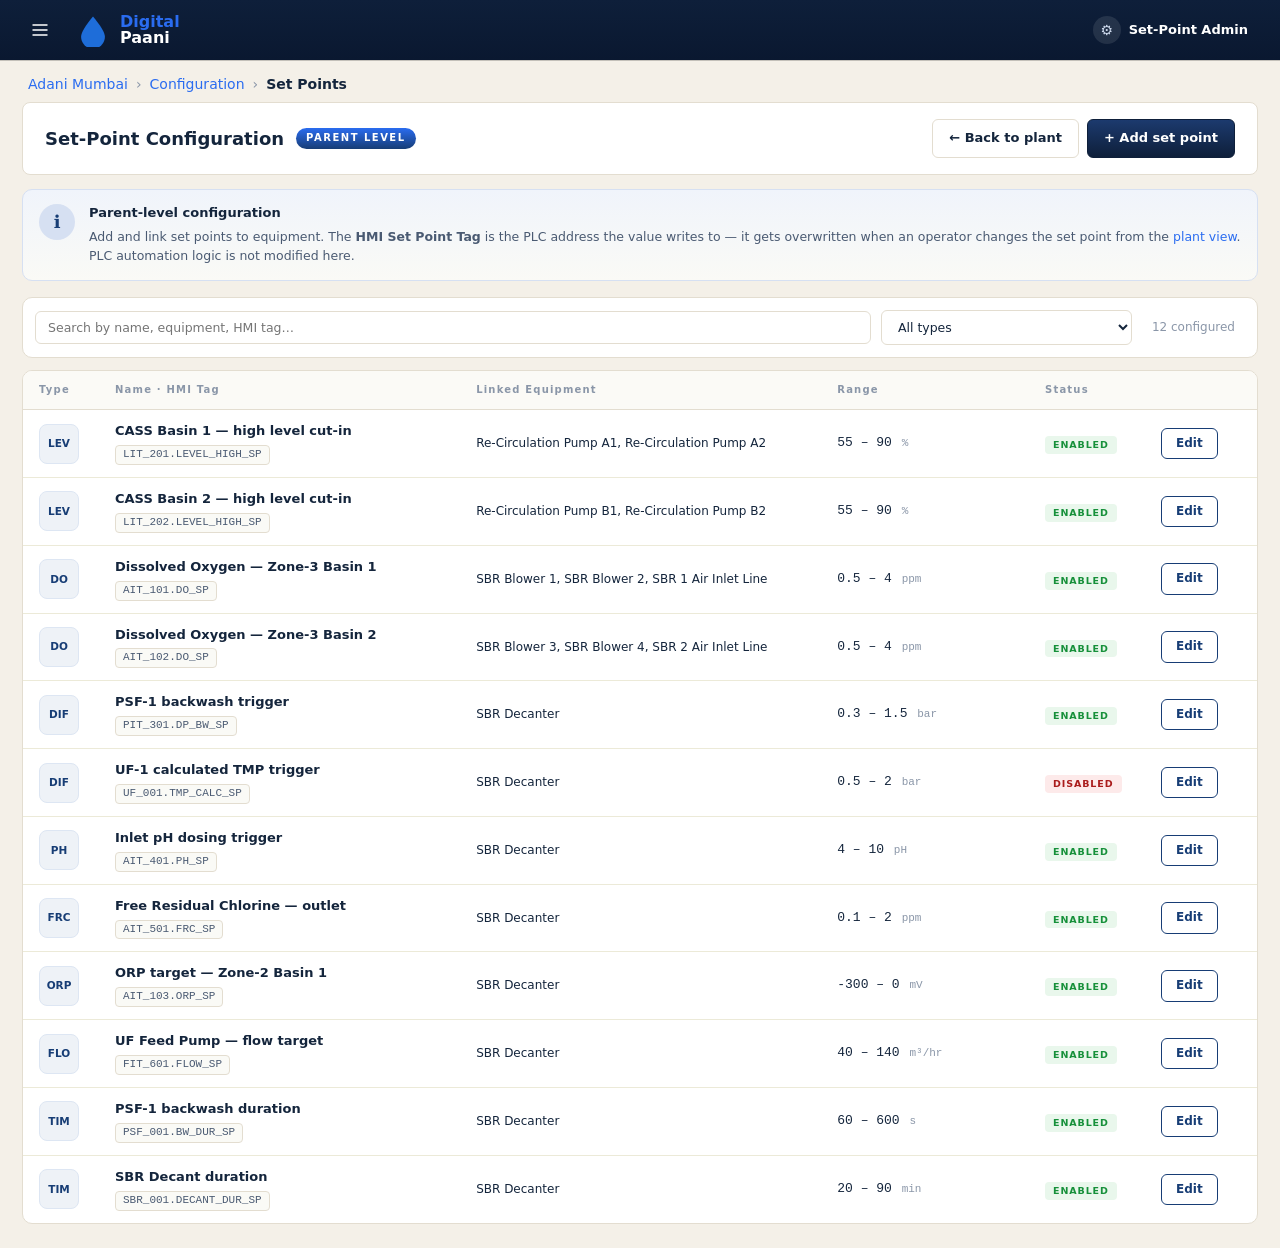
==== configuration/index.html @ afe80f6c "Set Points overhaul: HMI tag, multi-link via modal, pencil-edit on value Data: - Every set point now" ====
<!doctype html>
<html lang="en">
<head>
<meta charset="utf-8" />
<meta name="viewport" content="width=device-width,initial-scale=1" />
<title>Set-Point Configuration · Adani Mumbai</title>
<link rel="stylesheet" href="../style.css" />
<link rel="stylesheet" href="configuration.css" />
</head>
<body>

<header class="dp-topnav">
  <div class="dp-topnav-left">
    <button class="dp-burger" aria-label="Menu">
      <svg width="20" height="20" viewBox="0 0 24 24" fill="none" stroke="currentColor" stroke-width="2"><path d="M3 6h18M3 12h18M3 18h18"/></svg>
    </button>
    <div class="dp-logo">
      <svg class="dp-logo-mark" width="34" height="34" viewBox="0 0 40 40">
        <path d="M20 4 C12 14, 6 22, 6 28 a14 14 0 0 0 28 0 c0 -6 -6 -14 -14 -24z" fill="#1e6dd9"/>
      </svg>
      <div class="dp-logo-text"><div class="t1">Digital</div><div class="t2">Paani</div></div>
    </div>
  </div>
  <div class="dp-topnav-right">
    <div class="dp-user"><span class="dp-user-icon">⚙</span><span class="dp-user-name">Set-Point Admin</span></div>
  </div>
</header>

<nav class="dp-breadcrumb">
  <a href="../">Adani Mumbai</a>
  <span class="sep">›</span>
  <a href="#">Configuration</a>
  <span class="sep">›</span>
  <a href="#" class="current">Set Points</a>
</nav>

<div class="dp-page-strip">
  <div class="dp-page-title">
    <h1>Set-Point Configuration</h1>
    <span class="cfg-pill">PARENT LEVEL</span>
  </div>
  <div class="dp-page-actions">
    <a class="dp-btn ghost" href="../">← Back to plant</a>
    <button class="dp-btn primary" id="addSpBtn">+ Add set point</button>
  </div>
</div>

<main class="cfg-main">
  <div class="cfg-info">
    <div class="cfg-info-icon">ℹ</div>
    <div>
      <div class="cfg-info-title">Parent-level configuration</div>
      <div class="cfg-info-body">
        Add and link set points to equipment. The <b>HMI Set Point Tag</b> is the PLC address the value writes to —
        it gets overwritten when an operator changes the set point from the <a href="../">plant view</a>.
        PLC automation logic is not modified here.
      </div>
    </div>
  </div>

  <div class="cfg-toolbar-full">
    <input type="search" id="cfgSearch" placeholder="Search by name, equipment, HMI tag…" />
    <select id="cfgFilter">
      <option value="">All types</option>
      <option>Level</option><option>DO</option><option>Differential Pressure</option><option>Differential Pressure (calculated)</option>
      <option>pH</option><option>FRC</option><option>ORP</option><option>Flow</option><option>Time</option>
    </select>
    <span class="cfg-count" id="cfgCount">0 configured</span>
  </div>

  <div class="cfg-table" id="cfgTable"></div>
</main>

<!-- ADD / EDIT SET POINT MODAL -->
<div id="spModal" class="modal hidden">
  <div class="modal-card lg">
    <div class="sp-modal-head">
      <h2 id="spModalTitle">Configure set point</h2>
      <button class="dp-side-close" id="spModalClose">✕</button>
    </div>
    <div class="sp-modal-body">
      <div class="cfg-field">
        <label>Type</label>
        <select id="mType">
          <option>Level</option><option>DO</option>
          <option>Differential Pressure</option><option>Differential Pressure (calculated)</option>
          <option>pH</option><option>FRC</option><option>ORP</option>
          <option>Flow</option><option>Time</option>
        </select>
        <small>The behaviour (what equipment does in response) is defined by PLC logic and depends on this type.</small>
      </div>

      <div class="cfg-field">
        <label>Set point name</label>
        <input type="text" id="mName" placeholder="e.g. CASS Basin 1 — high level cut-in" />
      </div>

      <div class="cfg-field">
        <label>HMI Set Point Tag</label>
        <input type="text" id="mHmiTag" placeholder="e.g. LIT_201.LEVEL_HIGH_SP" />
        <small>The PLC address that gets overwritten when operators change the value. Must match the HMI tag exactly.</small>
      </div>

      <div class="cfg-field-row">
        <div class="cfg-field">
          <label>Minimum threshold</label>
          <div class="cfg-input"><input type="number" step="any" id="mMin"><span class="unit" id="mUnitMin">—</span></div>
        </div>
        <div class="cfg-field">
          <label>Maximum threshold</label>
          <div class="cfg-input"><input type="number" step="any" id="mMax"><span class="unit" id="mUnitMax">—</span></div>
        </div>
      </div>

      <div class="cfg-field">
        <label>Linked equipment <span class="cfg-help" id="mEqCount">0 selected</span></label>
        <div class="cfg-multi" id="mEquipment"></div>
        <small>Equipment driven by this set point. Pick one or more.</small>
      </div>

      <div class="cfg-field">
        <label class="cfg-toggle-row">
          <span>Enable this set point</span>
          <label class="switch big"><input type="checkbox" id="mActive" checked><span class="slider"></span></label>
        </label>
        <small>When disabled, the PLC ignores operator overrides for this tag.</small>
      </div>
    </div>
    <div class="sp-modal-foot">
      <button class="dp-btn ghost" id="spModalCancel">Cancel</button>
      <button class="dp-btn primary" id="spModalSave">Save set point</button>
    </div>
  </div>
</div>

<div id="toast" class="toast hidden"></div>

<script src="../assets/setpoints.js"></script>
<script src="configuration.js"></script>
</body>
</html>
---- style.css ----
/* ============================================================
   Digital Paani · Remote Control
   ============================================================ */
:root {
  --bg: #f4f0e8;            /* cream body */
  --surface: #ffffff;
  --surface-2: #fbfaf6;
  --line: #e3ddd0;
  --line-2: #ecead8;
  --text: #14253c;
  --text-2: #4a5a72;
  --muted: #8a96a8;
  --primary: #173d75;       /* navy used for buttons/headings */
  --primary-2: #2a6cf0;     /* link blue */
  --accent: #2a6cf0;
  --ok: #1aa44a;
  --warn: #d68a14;
  --warn-bg: #fff5e0;
  --warn-border: #f3d08a;
  --bad: #d33636;
  --remote: #6b4ce0;
  --topnav: #0e1f3a;        /* dark navy top bar */
  --topnav-2: #0a1830;
}
* { box-sizing: border-box; }
html, body { margin:0; background: var(--bg); color: var(--text);
  font: 14px/1.45 "Inter", system-ui, -apple-system, "Segoe UI", sans-serif; }
button { font: inherit; color: inherit; cursor: pointer; }
.hidden { display: none !important; }
.muted { color: var(--muted); }
a { color: var(--primary-2); text-decoration: none; }
a:hover { text-decoration: underline; }

/* ============================================================
   TOP NAV
   ============================================================ */
.dp-topnav {
  display: flex; align-items: center; justify-content: space-between;
  background: linear-gradient(180deg, var(--topnav), var(--topnav-2));
  color: #fff; padding: 10px 20px; height: 60px;
  position: sticky; top: 0; z-index: 30;
  box-shadow: 0 1px 0 rgba(0,0,0,.2);
}
.dp-topnav-left { display: flex; align-items: center; gap: 16px; }
.dp-burger {
  width: 40px; height: 40px; border: 0; border-radius: 6px;
  background: transparent; color: #fff;
  display: grid; place-items: center;
  transition: background .15s;
}
.dp-burger:hover { background: rgba(255,255,255,.08); }
.dp-logo { display: flex; align-items: center; gap: 10px; }
.dp-logo-mark { display: block; }
.dp-logo-text { line-height: 1; font-weight: 700; }
.dp-logo-text .t1 { color: #2a6cf0; font-size: 16px; }
.dp-logo-text .t2 { color: #ffffff; font-size: 16px; }

.dp-topnav-right { display: flex; align-items: center; gap: 6px; }
.dp-icon-btn {
  width: 38px; height: 38px; border: 0; border-radius: 8px;
  background: transparent; color: #cdd9ec;
  display: grid; place-items: center; position: relative;
  transition: background .15s, color .15s;
}
.dp-icon-btn:hover { background: rgba(255,255,255,.08); color: #fff; }
.dp-badge {
  position: absolute; top: 2px; right: 0;
  background: #2a6cf0; color: #fff; font-size: 10px;
  font-weight: 700; padding: 1px 6px; border-radius: 999px;
  border: 2px solid var(--topnav);
  min-width: 20px; text-align: center;
}
.dp-badge.red { background: #d63030; }
.dp-user {
  display: flex; align-items: center; gap: 8px; padding: 6px 12px 6px 8px;
  border-radius: 8px; transition: background .15s;
}
.dp-user:hover { background: rgba(255,255,255,.08); }
.dp-user-icon {
  width: 28px; height: 28px; border-radius: 50%;
  background: rgba(255,255,255,.1); color: #cdd9ec;
  display: grid; place-items: center; flex: none;
}
.dp-user-name { color: #fff; font-size: 13px; font-weight: 600; }

/* ============================================================
   BREADCRUMB
   ============================================================ */
.dp-breadcrumb {
  padding: 14px 28px 8px; display: flex; align-items: center;
  gap: 8px; font-size: 14px;
}
.dp-breadcrumb a { color: var(--primary-2); font-weight: 500; }
.dp-breadcrumb .sep { color: var(--muted); }

/* ============================================================
   PAGE STRIP (title + controls)
   ============================================================ */
.dp-page-strip {
  margin: 0 22px 14px; padding: 16px 22px;
  background: var(--surface); border: 1px solid var(--line);
  border-radius: 8px;
  display: flex; align-items: center; justify-content: space-between;
}
.dp-page-title { display: flex; align-items: center; gap: 12px; }
.dp-page-title h1 { font-size: 18px; font-weight: 700; margin: 0; color: var(--text); }
.live-pill {
  display: inline-flex; align-items: center; gap: 6px;
  padding: 3px 10px; border-radius: 999px;
  background: #e9f7ec; color: #16903a; font-size: 11px; font-weight: 700;
}
.live-pill .dot { width: 7px; height: 7px; border-radius: 50%; background: #1aa44a;
  box-shadow: 0 0 0 0 rgba(26,164,74,.6); animation: dotpulse 1.6s infinite; }
@keyframes dotpulse {
  0%   { box-shadow: 0 0 0 0 rgba(26,164,74,.6); }
  70%  { box-shadow: 0 0 0 6px rgba(26,164,74,0); }
  100% { box-shadow: 0 0 0 0 rgba(26,164,74,0); }
}

.dp-page-actions { display: flex; align-items: center; gap: 8px; }
.dp-datetime {
  display: flex; align-items: center; gap: 8px;
  padding: 7px 12px; border: 1px solid var(--line); border-radius: 6px;
  background: #fff; font-size: 13px; color: var(--text-2);
}
.dp-datetime .sep { color: var(--line); }
.dp-play {
  width: 36px; height: 36px; border: 0; border-radius: 6px;
  background: linear-gradient(180deg, #1c3a6e, #0e1f3a); color: #fff;
  font-size: 12px;
}
.dp-play:hover { background: linear-gradient(180deg, #2a4a7e, #16294a); }
.dp-group-btn {
  display: flex; align-items: center; gap: 8px;
  padding: 8px 16px; border: 0; border-radius: 6px;
  background: linear-gradient(180deg, #1c3a6e, #0e1f3a); color: #fff;
  font-size: 13px; font-weight: 600;
}
.dp-group-btn:hover { background: linear-gradient(180deg, #2a4a7e, #16294a); }

.dp-page-select { position: relative; }
.dp-page-select select {
  appearance: none; padding: 8px 32px 8px 12px;
  border: 1px solid var(--line); border-radius: 6px;
  background: #fff; color: var(--text-2); font-size: 13px;
  min-width: 160px; cursor: pointer;
}
.dp-page-select svg { position: absolute; right: 10px; top: 50%; transform: translateY(-50%); pointer-events: none; color: var(--muted); }

/* ============================================================
   MAIN VIEWS
   ============================================================ */
.dp-main { padding: 0 22px 22px; transition: padding .25s ease; }
.dp-main.side-open { padding-right: 432px; }
.dp-main.drawer-open { padding-right: 460px; }

.view { animation: viewIn .2s ease-out; }
@keyframes viewIn { from { opacity: 0; transform: translateY(4px); } to { opacity: 1; transform: none; } }

.scada-wrap {
  position: relative; background: var(--surface);
  border: 1px solid var(--line); border-radius: 10px;
  overflow: hidden;
}
.layout-host { position: relative; width: 100%; height: 660px; overflow: hidden;
  background-image:
    linear-gradient(rgba(20,37,60,.04) 1px, transparent 1px),
    linear-gradient(90deg, rgba(20,37,60,.04) 1px, transparent 1px);
  background-size: 24px 24px;
}
.layout-svg { display: block; width: 100%; height: 100%; cursor: grab; }
.layout-svg.panning, .layout-host.panning { cursor: grabbing; }
.layout-svg text { font-family: "Inter", system-ui, sans-serif; }
.layout-svg .lay-pipe { pointer-events: none; }

/* Zoom controls */
.zoom-controls {
  position: absolute; bottom: 18px; right: 18px;
  display: flex; align-items: center; gap: 6px;
  background: rgba(255,255,255,.92); border: 1px solid var(--line);
  border-radius: 8px; padding: 6px; z-index: 8;
  box-shadow: 0 2px 8px rgba(0,0,0,.06);
}
.zbtn { width: 30px; height: 30px; border: 1px solid var(--line);
  background: #fff; color: var(--text); border-radius: 6px;
  display: grid; place-items: center; font-size: 16px; transition: .12s; }
.zbtn:hover { border-color: var(--primary-2); color: var(--primary-2); }
.zbtn.wide { width: auto; padding: 0 12px; font-size: 11px; font-weight: 700; letter-spacing: .5px; }
.zoom-level { font-size: 11px; color: var(--muted); font-family: monospace; padding: 0 8px; }

/* ============================================================
   DIM MODE (focus on selected section)
   ============================================================ */
.layout-svg.dim-mode .layer-pipes .lay-pipe.out-section,
.layout-svg.dim-mode g[data-cell-id].out-section {
  opacity: .50; filter: saturate(.7); transition: opacity .35s, filter .35s;
}

/* HIGHLIGHTS — preview-hover (cyan), acted (green), staged (amber) */
.layout-svg g[data-cell-id].preview-hover {
  filter: drop-shadow(0 0 14px rgba(42,108,240,.95)) drop-shadow(0 0 28px rgba(42,108,240,.55));
  opacity: 1 !important; animation: previewPulse .9s ease-in-out infinite;
}
.layout-svg.dim-mode g[data-cell-id].preview-hover { opacity: 1 !important; }
@keyframes previewPulse {
  0%, 100% { filter: drop-shadow(0 0 10px rgba(42,108,240,.7)) drop-shadow(0 0 22px rgba(42,108,240,.4)); }
  50%      { filter: drop-shadow(0 0 18px rgba(42,108,240,1))  drop-shadow(0 0 36px rgba(42,108,240,.7)); }
}
.layout-svg g[data-cell-id].acted-on { filter: drop-shadow(0 0 10px rgba(26,164,74,.65)); animation: actedPulse 1.4s ease-in-out infinite; }
.layout-svg.dim-mode g[data-cell-id].acted-on { opacity: 1 !important; }
@keyframes actedPulse {
  0%, 100% { filter: drop-shadow(0 0 6px rgba(26,164,74,.4)); }
  50%      { filter: drop-shadow(0 0 14px rgba(26,164,74,.85)); }
}
.layout-svg g[data-cell-id].staged { filter: drop-shadow(0 0 8px rgba(214,138,20,.7)); }
.layout-svg.dim-mode g[data-cell-id].staged { opacity: 1 !important; }

/* Tank double-click affordance */
.layout-svg .lay-sbr-tank.clickable-tank { cursor: zoom-in; }
.layout-svg .lay-sbr-tank .peek-layer { opacity: .55; }
.layout-svg .lay-sbr-tank .stacked-edge { opacity: .85; }
.layout-svg .lay-sbr-tank .dbl-badge { animation: dblBlink 1.6s ease-in-out infinite; }
@keyframes dblBlink {
  0%, 100% { opacity: .85; }
  50%      { opacity: 1; filter: drop-shadow(0 0 6px rgba(42,108,240,.8)); }
}
.layout-svg .lay-sbr-tank .inspect-badge { animation: badgePulse 2.4s ease-in-out infinite; }
@keyframes badgePulse {
  0%, 100% { filter: drop-shadow(0 0 0 rgba(42,108,240,0)); }
  50%      { filter: drop-shadow(0 0 8px rgba(42,108,240,.6)); }
}
.layout-svg .corner-ribbon rect { animation: ribbonGlow 2s ease-in-out infinite; }
@keyframes ribbonGlow { 0%,100% { opacity: .7 } 50% { opacity: 1 } }
.layout-svg .tap-icon { animation: tapPulse 1.8s ease-in-out infinite; transform-origin: center; transform-box: fill-box; }
@keyframes tapPulse { 0%,100% { transform: scale(1); opacity: 1; } 50% { transform: scale(1.18); opacity: .8; } }
@keyframes tankBubble {
  0%   { transform: translateY(0) scale(.6); opacity: 0; }
  10%  { opacity: .85; }
  90%  { opacity: .6; }
  100% { transform: translateY(-280px) scale(1.1); opacity: 0; }
}

/* Blower */
.layout-svg .lay-blower .blower-led { transition: fill .2s; }
.layout-svg .lay-blower.on .blower-led { fill: #1aa44a; filter: drop-shadow(0 0 4px rgba(26,164,74,.7)); }
.layout-svg .lay-blower:not(.on) .blower-led { fill: #d33636; }
.layout-svg .lay-blower .airflow { opacity: 0; stroke-dasharray: 5 8; }
.layout-svg .lay-blower.on .airflow { opacity: 1; animation: airflow 1.1s linear infinite; }
@keyframes airflow { to { stroke-dashoffset: -26; } }

/* ============================================================
   GROUP CONTROL SIDE PANEL
   ============================================================ */
.dp-side {
  position: fixed; top: 60px; right: 0; bottom: 0; width: 410px; z-index: 25;
  background: var(--surface); border-left: 1px solid var(--line);
  display: flex; flex-direction: column;
  box-shadow: -8px 0 24px rgba(20,37,60,.06);
  animation: sideIn .25s ease-out;
}
.dp-side.hidden { display: none; }
@keyframes sideIn { from { transform: translateX(20px); opacity: 0; } to { transform: none; opacity: 1; } }

.dp-side-head {
  display: flex; justify-content: space-between; align-items: flex-start;
  padding: 18px 18px 16px; border-bottom: 1px solid var(--line);
}
.dp-side-head-left { display: flex; gap: 12px; }
.dp-side-icon-tile {
  width: 38px; height: 38px; border-radius: 8px;
  background: #f0f4fb; color: var(--primary); border: 1px solid #dde6f3;
  display: grid; place-items: center; flex: none;
}
.dp-side-overline { font-size: 10px; letter-spacing: 1.6px; color: var(--muted); font-weight: 700; }
.dp-side-title { font-size: 16px; font-weight: 700; color: var(--text); margin-top: 2px; }
.dp-side-sub { font-size: 12px; color: var(--text-2); margin-top: 2px; }
.dp-side-sub b { color: var(--text); }
.dp-side-close {
  width: 32px; height: 32px; border: 0; background: transparent;
  border-radius: 6px; color: var(--muted); font-size: 16px;
}
.dp-side-close:hover { background: #f6f1ea; color: var(--text); }

.dp-side-body {
  flex: 1; overflow: auto; padding: 16px 18px 24px;
  display: flex; flex-direction: column; gap: 14px;
}

.dp-card {
  background: var(--surface-2); border: 1px solid var(--line);
  border-radius: 10px; padding: 14px;
}
.dp-card-head {
  display: flex; justify-content: space-between; align-items: flex-start;
  margin-bottom: 12px; gap: 12px;
}
.dp-card-title { font-size: 13px; font-weight: 700; color: var(--text); letter-spacing: .2px; }
.dp-card-sub { font-size: 11.5px; color: var(--muted); margin-top: 2px; }
.dp-card-row {
  display: flex; align-items: center; gap: 8px; padding: 6px 0;
  font-size: 13px;
}
.dp-card-row .k { color: var(--muted); font-size: 11.5px; letter-spacing: .8px; font-weight: 600; }
.dp-card-row .v { color: var(--text); font-weight: 600; }
.dp-pill {
  font-size: 11px; padding: 3px 9px; border-radius: 6px;
  background: #eef2f7; color: var(--text-2); font-weight: 600;
  border: 1px solid #dde6f3;
}

.dp-alert {
  display: flex; gap: 10px; align-items: flex-start;
  padding: 10px 12px; border-radius: 8px;
  font-size: 12.5px;
}
.dp-alert.warn { background: var(--warn-bg); border: 1px solid var(--warn-border); color: #7a5210; }
.dp-alert svg { color: #b87b16; flex: none; margin-top: 1px; }
.dp-alert .t1 { font-weight: 600; color: #7a5210; }
.dp-alert .t2 { font-size: 12px; color: #9a6f24; margin-top: 1px; }

.dp-btn {
  display: inline-flex; align-items: center; justify-content: center; gap: 8px;
  padding: 9px 16px; border-radius: 6px; border: 1px solid var(--line);
  background: #fff; color: var(--text); font-weight: 600; font-size: 13px;
  transition: border-color .15s, background .15s, color .15s;
}
.dp-btn:hover { border-color: var(--primary-2); color: var(--primary-2); }
.dp-btn.full { width: 100%; }
.dp-btn.ghost { background: #fff; }
.dp-btn.primary { background: linear-gradient(180deg, #1c3a6e, #0e1f3a); border-color: #0e1f3a; color: #fff; }
.dp-btn.primary:hover { background: linear-gradient(180deg, #2a4a7e, #16294a); color: #fff; }
.dp-btn.danger { background: #d33636; color: #fff; border-color: #d33636; }
.dp-btn.danger:hover { background: #b82828; }
.dp-btn.sm { padding: 6px 12px; font-size: 12px; }

/* Equipment list rows in side panel + inline expansion */
.dp-equip-list { display: flex; flex-direction: column; gap: 8px; }
.dp-equip-wrap {
  background: #fff; border: 1px solid var(--line); border-radius: 8px;
  transition: border-color .15s, box-shadow .15s, background .15s;
  overflow: hidden;
}
.dp-equip-wrap.on-now { border-left: 3px solid var(--ok); }
.dp-equip-wrap.expanded { border-color: var(--primary-2); box-shadow: 0 2px 12px rgba(42,108,240,.10); }
.dp-equip-row {
  display: grid; grid-template-columns: 40px 1fr 16px; gap: 12px; align-items: center;
  padding: 10px 12px; cursor: pointer;
}
.dp-equip-wrap:hover { border-color: var(--primary-2); }
.dp-equip-row .eq-chev { color: var(--muted); transition: transform .2s; }
.dp-equip-wrap.expanded .eq-chev { transform: rotate(180deg); color: var(--primary-2); }
.dp-equip-expand { padding: 0; max-height: 0; overflow: hidden; transition: max-height .25s ease, padding .25s ease; }
.dp-equip-wrap.expanded .dp-equip-expand { padding: 6px 12px 12px; max-height: 1600px; }

.exp-ctl { background: var(--surface-2); border: 1px solid var(--line); border-radius: 8px; padding: 10px 12px; margin-bottom: 12px; }
.exp-ctl-row { display: flex; justify-content: space-between; align-items: center; gap: 12px; }
.exp-onoff { display: flex; gap: 6px; }
.exp-onoff .seg { padding: 6px 14px; border: 1px solid var(--line); border-radius: 6px; background: #fff; color: var(--text-2); font-size: 11.5px; font-weight: 700; transition: .12s; }
.exp-onoff .seg:hover { border-color: var(--primary-2); color: var(--primary-2); }
.exp-onoff .seg.active.on { background: #e9f7ec; border-color: var(--ok); color: #16903a; }
.exp-onoff .seg.active.off { background: #fdeaea; border-color: var(--bad); color: #aa1c1c; }

.exp-sp-head { font-size: 10px; letter-spacing: 1.4px; color: var(--muted); font-weight: 700; margin: 4px 0 8px; }
.exp-empty { padding: 14px; background: var(--surface-2); border: 1px dashed var(--line); border-radius: 8px; font-size: 12px; color: var(--muted); text-align: center; }
.dp-equip-expand .sp-card { margin-bottom: 8px; }
.dp-equip-expand .sp-card:last-child { margin-bottom: 0; }

/* HMI tag chip (shown in set point cards) */
.sp-hmi-tag {
  display: inline-block; margin-top: 6px;
  font-family: ui-monospace, "SF Mono", monospace; font-size: 10.5px;
  background: #fafaf6; border: 1px solid var(--line);
  padding: 2px 7px; border-radius: 4px; color: var(--text-2);
}

/* Set point value row with pencil */
.sp-value-row {
  display: flex; justify-content: space-between; align-items: center; gap: 12px;
}
.sp-value-label { font-size: 12px; font-weight: 600; color: var(--text-2); }
.sp-value-input {
  display: inline-flex; align-items: center;
  border: 1px solid var(--line); border-radius: 6px;
  background: #fff; overflow: hidden;
}
.sp-value-input input {
  width: 80px; border: 0; padding: 7px 10px;
  font-size: 13px; font-weight: 600; color: var(--text); text-align: right;
  font-family: ui-monospace, monospace; outline: none; background: transparent;
}
.sp-value-input input[readonly] { color: var(--text); cursor: default; background: transparent; }
.sp-value-input .unit { font-size: 11px; color: var(--muted); font-weight: 600; padding: 0 8px 0 4px; }
.sp-value-input .pencil {
  border: 0; border-left: 1px solid var(--line);
  background: #fafaf6; color: var(--primary);
  padding: 7px 10px; cursor: pointer; display: grid; place-items: center;
  transition: background .12s;
}
.sp-value-input .pencil:hover { background: #eef2f7; }
.sp-value-input.editing {
  border-color: var(--primary-2);
  box-shadow: 0 0 0 3px rgba(42,108,240,.12);
}
.sp-value-input.editing input { background: #fff; }
.sp-value-input.editing .pencil { display: none; }

.sp-card-actions { display: flex; justify-content: flex-end; gap: 8px; margin-top: 10px; padding-top: 10px; border-top: 1px solid var(--line); }
.sp-card-actions.hidden { display: none; }

.sp-disabled-note {
  margin-top: 10px; padding: 8px 10px;
  background: var(--warn-bg); border: 1px solid var(--warn-border);
  border-radius: 6px; font-size: 11.5px; color: #7a5210;
}

/* Tile (All Set Points page) range bar simplified */
.sp-range-bar { position: relative; height: 8px; border-radius: 4px; background: linear-gradient(90deg, #fafaf6, #eef2f7); margin-top: 8px; overflow: visible; }
.sp-range-bar .marker { position: absolute; top: -4px; bottom: -4px; width: 3px; background: var(--primary); border-radius: 2px; box-shadow: 0 0 6px rgba(23,61,117,.4); }
.sp-range-ticks { display: flex; justify-content: space-between; font-size: 10px; color: var(--muted); margin-top: 6px; }
.dp-equip-row .eq-icon-tile {
  width: 36px; height: 36px; border-radius: 7px; background: #f4f0e8;
  border: 1px solid var(--line); color: var(--text-2);
  display: grid; place-items: center; font-size: 14px;
}
.dp-equip-row .eq-meta .name { font-size: 13px; font-weight: 600; color: var(--text); }
.dp-equip-row .eq-meta .type-pill {
  display: inline-block; font-size: 9.5px; letter-spacing: 1px;
  background: #f4f0e8; color: var(--text-2); padding: 2px 7px;
  border-radius: 4px; margin-top: 4px; font-weight: 700;
}
.dp-equip-row .eq-meta .status-line { font-size: 11.5px; color: var(--muted); margin-top: 4px; }
.dp-equip-row .eq-meta .status-line b { color: var(--text); }
.dp-equip-row .eq-meta .status-line b.on  { color: var(--ok); }
.dp-equip-row .eq-meta .status-line b.off { color: var(--bad); }

.eq-control-btn {
  display: inline-flex; align-items: center; gap: 6px;
  padding: 7px 14px; border-radius: 6px;
  border: 1px solid var(--line); background: #fff; color: var(--text);
  font-size: 12px; font-weight: 600;
  transition: border-color .15s, color .15s, background .15s;
}
.eq-control-btn:hover { border-color: var(--primary-2); color: var(--primary-2); }
.eq-control-btn svg { color: var(--muted); }

/* ============================================================
   EQUIPMENT DRAWER (Child-level set point edits)
   ============================================================ */
.eq-drawer {
  position: fixed; top: 60px; right: 0; bottom: 0; width: 440px; z-index: 35;
  background: var(--surface); border-left: 1px solid var(--line);
  display: flex; flex-direction: column;
  box-shadow: -8px 0 24px rgba(20,37,60,.1);
  animation: sideIn .25s ease-out;
}
.eq-drawer.hidden { display: none; }
.eq-drawer-head {
  padding: 18px; border-bottom: 1px solid var(--line);
  display: flex; gap: 12px;
}
.eq-drawer-body {
  flex: 1; overflow: auto; padding: 16px 18px 24px;
  display: flex; flex-direction: column; gap: 14px;
}

.eq-status-card {
  background: var(--surface-2); border: 1px solid var(--line);
  border-radius: 10px; padding: 14px;
}
.eq-status-row { display: grid; grid-template-columns: 1fr auto; gap: 12px; align-items: center; }
.eq-mode-pill {
  display: inline-flex; align-items: center; gap: 6px;
  padding: 3px 10px; border-radius: 999px;
  font-size: 11px; font-weight: 700; letter-spacing: .5px;
}
.eq-mode-pill.local { background: #eef2f7; color: #4a5a72; }
.eq-mode-pill.remote { background: #ece4ff; color: #5a3fbe; }
.eq-onoff-bar { display: flex; gap: 8px; margin-top: 12px; }
.eq-onoff-bar .seg {
  flex: 1; padding: 8px; border: 1px solid var(--line); border-radius: 6px;
  background: #fff; text-align: center; font-size: 12px; font-weight: 600; color: var(--text-2);
}
.eq-onoff-bar .seg.active.on { background: #e9f7ec; border-color: var(--ok); color: #16903a; }
.eq-onoff-bar .seg.active.off { background: #fdeaea; border-color: var(--bad); color: #aa1c1c; }
.eq-onoff-bar .seg:not(:disabled):hover { border-color: var(--primary-2); }

/* Set point cards inside equipment drawer */
.sp-card {
  background: var(--surface); border: 1px solid var(--line); border-radius: 10px;
}
.sp-card-head {
  display: flex; justify-content: space-between; align-items: flex-start;
  padding: 12px 14px; border-bottom: 1px solid var(--line);
}
.sp-card-head .left { display: flex; gap: 10px; align-items: flex-start; }
.sp-icon-tile {
  width: 32px; height: 32px; border-radius: 7px;
  background: #eef2f7; color: var(--primary); border: 1px solid #dde6f3;
  display: grid; place-items: center; flex: none; font-weight: 700; font-size: 10px;
}
.sp-card-title { font-size: 13px; font-weight: 700; color: var(--text); }
.sp-card-sub { font-size: 11.5px; color: var(--muted); margin-top: 2px; }
.sp-card-body { padding: 14px; display: flex; flex-direction: column; gap: 12px; }
.sp-row {
  display: grid; grid-template-columns: 1fr auto; gap: 12px; align-items: center;
}
.sp-row .lbl { font-size: 12px; color: var(--text-2); font-weight: 600; }
.sp-row .lbl small { display: block; font-size: 10.5px; color: var(--muted); font-weight: 500; margin-top: 1px; }
.sp-input {
  display: inline-flex; align-items: center; gap: 6px;
  border: 1px solid var(--line); border-radius: 6px;
  padding: 4px 4px 4px 10px; background: #fff;
}
.sp-input input {
  width: 70px; border: 0; outline: 0; background: transparent;
  font-size: 13px; font-weight: 600; color: var(--text); text-align: right;
}
.sp-input .unit { font-size: 11px; color: var(--muted); font-weight: 600; padding: 0 6px; }
.sp-input .save { padding: 5px 10px; font-size: 11px; font-weight: 700;
  border: 0; background: var(--primary); color: #fff; border-radius: 4px; }
.sp-input .save:hover { background: #2a4a7e; }

.sp-range-bar { position: relative; height: 8px; border-radius: 4px; background: #f6f1ea; margin-top: 6px; overflow: hidden; }
.sp-range-bar .min-max { position: absolute; top: 0; bottom: 0; background: #fdeaea; }
.sp-range-bar .safe { position: absolute; top: 0; bottom: 0; background: #e9f7ec; }
.sp-range-bar .marker { position: absolute; top: -3px; bottom: -3px; width: 3px; background: var(--primary); border-radius: 2px; box-shadow: 0 0 6px rgba(23,61,117,.4); }
.sp-range-ticks { display: flex; justify-content: space-between; font-size: 10px; color: var(--muted); margin-top: 4px; }

.sp-toggle-row { display: flex; align-items: center; justify-content: space-between; padding: 6px 0; }
.sp-toggle-row .lbl { font-size: 12.5px; color: var(--text); font-weight: 600; }
.sp-toggle {
  position: relative; display: inline-block; width: 36px; height: 20px;
}
.sp-toggle input { opacity: 0; width: 0; height: 0; }
.sp-toggle .slider { position: absolute; inset: 0; background: #d8d0bf; border-radius: 999px; transition: .2s; cursor: pointer; }
.sp-toggle .slider:before { content: ""; position: absolute; width: 14px; height: 14px; left: 3px; top: 3px; background: #fff; border-radius: 50%; transition: .2s; }
.sp-toggle input:checked + .slider { background: var(--primary-2); }
.sp-toggle input:checked + .slider:before { transform: translateX(16px); }

/* ============================================================
   MODAL
   ============================================================ */
.modal {
  position: fixed; inset: 0; z-index: 100;
  display: flex; align-items: center; justify-content: center;
  background: rgba(20,37,60,.4); backdrop-filter: blur(2px);
}
.modal.hidden { display: none; }
.modal-card {
  background: #fff; border-radius: 12px; width: 460px; max-width: 92vw;
  padding: 28px; box-shadow: 0 16px 50px rgba(20,37,60,.2);
  text-align: center;
}
.modal-icon {
  width: 56px; height: 56px; border-radius: 50%; margin: 0 auto 14px;
  display: grid; place-items: center;
}
.modal-icon.warn { background: var(--warn-bg); color: var(--warn); }
.modal-card h2 { font-size: 17px; font-weight: 700; margin: 0 0 8px; color: var(--text); }
.modal-card .muted { font-size: 13px; line-height: 1.55; }
.modal-actions { display: flex; gap: 10px; justify-content: center; margin-top: 20px; }
.sp-impact { text-align: left; background: #fafaf6; border: 1px solid var(--line); border-radius: 8px; padding: 12px 14px; margin-top: 14px; }
.sp-impact-head { font-size: 11px; letter-spacing: 1px; color: var(--muted); font-weight: 700; margin-bottom: 8px; }
.sp-impact-row { display: flex; align-items: center; gap: 10px; padding: 6px 0; font-size: 12.5px; }
.sp-impact-row .arrow { color: var(--muted); }
.sp-impact-row .target { color: var(--text); font-weight: 600; }
.sp-impact-row .effect { color: var(--text-2); font-size: 11.5px; }

/* ============================================================
   SET POINTS PAGE (All Set Points list)
   ============================================================ */
.sp-page { background: var(--surface); border: 1px solid var(--line); border-radius: 10px; padding: 22px; }
.sp-page-head { display: flex; justify-content: space-between; align-items: flex-start; margin-bottom: 18px; gap: 18px; }
.sp-page-head h2 { font-size: 18px; font-weight: 700; margin: 0; color: var(--text); }
.sp-page-head p { margin: 4px 0 0; font-size: 12.5px; }
.sp-filters { display: flex; gap: 8px; }
.sp-filters input, .sp-filters select {
  padding: 8px 12px; border: 1px solid var(--line); border-radius: 6px;
  background: #fff; font-size: 13px; color: var(--text); font-family: inherit;
}
.sp-filters input { width: 240px; }

.sp-list { display: grid; grid-template-columns: repeat(auto-fill, minmax(360px, 1fr)); gap: 12px; }
.sp-tile {
  background: var(--surface-2); border: 1px solid var(--line); border-radius: 10px;
  padding: 14px; display: flex; flex-direction: column; gap: 10px;
  transition: border-color .15s, box-shadow .15s;
}
.sp-tile:hover { border-color: var(--primary-2); box-shadow: 0 2px 12px rgba(42,108,240,.08); }
.sp-tile-head { display: flex; gap: 10px; align-items: flex-start; }
.sp-type-tag {
  font-size: 9.5px; letter-spacing: 1px; padding: 2px 7px; border-radius: 4px;
  font-weight: 700; background: #eef2f7; color: var(--primary);
}
.sp-tile-name { font-size: 13px; font-weight: 700; color: var(--text); }
.sp-tile-equip { font-size: 11px; color: var(--muted); margin-top: 2px; }
.sp-tile-current { font-size: 22px; font-weight: 700; color: var(--text); font-family: ui-monospace, monospace; }
.sp-tile-current .unit { font-size: 12px; color: var(--muted); margin-left: 4px; }
.sp-tile-footer { display: flex; justify-content: space-between; align-items: center; padding-top: 8px; border-top: 1px solid var(--line); }
.sp-tile-source { font-size: 10.5px; color: var(--muted); }
.sp-tile-source b { color: var(--text-2); }
.sp-edit-btn { padding: 6px 12px; font-size: 11.5px; font-weight: 700; border: 1px solid var(--primary); color: var(--primary); border-radius: 5px; background: #fff; }
.sp-edit-btn:hover { background: var(--primary); color: #fff; }

/* ============================================================
   TECHNICAL REMOTE LOADER
   ============================================================ */
.rl { position: fixed; inset: 0; z-index: 200; display: flex; align-items: center; justify-content: center; background: rgba(5,8,16,.78); backdrop-filter: blur(4px); }
.rl.hidden { display: none; }
.rl-card { width: 520px; max-width: 92vw; background: #0d1322; border: 1px solid #2a3350; border-radius: 8px; font-family: "SF Mono", "JetBrains Mono", Consolas, monospace; color: #cfd8ee; box-shadow: 0 20px 60px rgba(0,0,0,.6); }
.rl-head { display: flex; justify-content: space-between; align-items: center; padding: 11px 14px; border-bottom: 1px solid #1a2236; font-size: 11px; letter-spacing: .5px; }
.rl-head-left { display: flex; align-items: center; gap: 8px; }
.rl-led { width: 8px; height: 8px; border-radius: 50%; background: #f59e0b; box-shadow: 0 0 6px rgba(245,158,11,.6); animation: dotpulse 1.4s infinite; }
.rl-card.done .rl-led { background: #22c55e; box-shadow: 0 0 6px rgba(34,197,94,.7); animation: none; }
.rl-tag { color: #9aa6c0; font-weight: 700; }
.rl-host { color: #5a6a8a; }
.rl-bar { position: relative; height: 2px; background: #1a2236; overflow: hidden; }
.rl-bar-fill { position: absolute; inset: 0 100% 0 0; background: linear-gradient(90deg, #5b84c4, #7c5cff); transition: right 3s linear; }
.rl-log { padding: 14px 14px 8px; font-size: 11.5px; line-height: 1.7; min-height: 174px; max-height: 174px; overflow: hidden; }
.rl-log .ln { display: flex; gap: 10px; opacity: 0; animation: lnIn .15s ease-out forwards; }
.rl-log .ln .ts { color: #5a6a8a; }
.rl-log .ln .lvl { font-weight: 700; min-width: 48px; }
.rl-log .ln.info .lvl { color: #7cc4ff; }
.rl-log .ln.ok .lvl { color: #22c55e; }
.rl-log .ln.warn .lvl { color: #f59e0b; }
.rl-log .ln .msg { color: #cfd8ee; flex: 1; }
.rl-log .ln .msg .k { color: #a3b3cf; }
@keyframes lnIn { from { opacity: 0; transform: translateX(-2px); } to { opacity: 1; transform: none; } }
.rl-foot { display: flex; justify-content: space-between; padding: 8px 14px; border-top: 1px solid #1a2236; font-size: 10px; color: #5a6a8a; letter-spacing: .5px; }

/* ============================================================
   TOAST
   ============================================================ */
.toast { position: fixed; bottom: 24px; left: 50%; transform: translateX(-50%);
  background: var(--text); color: #fff; padding: 10px 18px; border-radius: 8px;
  z-index: 150; font-size: 13px; box-shadow: 0 8px 24px rgba(0,0,0,.15); }
.toast.warn { background: #b87b16; }
.toast.bad  { background: var(--bad); }
.toast.ok   { background: var(--ok); }

/* ============================================================
   TANK DRAWER (basin internals popover)
   ============================================================ */
.tank-drawer {
  position: absolute; left: 50%; top: 50%; transform: translate(-50%, -50%);
  width: min(640px, 90%); background: #fff; border: 1px solid var(--line);
  border-radius: 12px; padding: 14px; z-index: 9;
  box-shadow: 0 16px 50px rgba(20,37,60,.18);
  display: grid; grid-template-columns: 1fr 1fr; gap: 8px;
}
.tank-drawer-head { grid-column: 1 / -1; display: flex; justify-content: space-between; align-items: center; padding-bottom: 8px; border-bottom: 1px solid var(--line); margin-bottom: 4px; }
.tank-drawer-head .ttl { font-weight: 700; color: var(--text); }
.tank-drawer .mini-device { display: grid; grid-template-columns: 28px 1fr auto; gap: 10px; align-items: center; padding: 8px 10px; background: var(--surface-2); border: 1px solid var(--line); border-radius: 8px; }
.tank-drawer .mini-device.on { border-left: 3px solid var(--ok); }
.tank-drawer .mini-icon { width: 28px; height: 28px; border-radius: 6px; background: #fff; border: 1px solid var(--line); display: grid; place-items: center; color: var(--text-2); }
.tank-drawer .mini-name { font-size: 12px; color: var(--text); font-weight: 600; }
.tank-drawer .mini-controls { display: flex; align-items: center; gap: 6px; }

/* small switch (used across drawers) */
.switch { position: relative; display: inline-block; width: 36px; height: 20px; }
.switch input { opacity: 0; width: 0; height: 0; }
.switch .slider { position: absolute; inset: 0; background: #d8d0bf; border-radius: 999px; transition: .2s; cursor: pointer; }
.switch .slider:before { content: ""; position: absolute; width: 14px; height: 14px; left: 3px; top: 3px; background: #fff; border-radius: 50%; transition: .2s; }
.switch input:checked + .slider { background: var(--primary-2); }
.switch input:checked + .slider:before { transform: translateX(16px); }
.switch input:disabled + .slider { opacity: .5; cursor: not-allowed; }

/* Mode pill (small variant) */
.mode-pill { font-size: 10px; padding: 2px 7px; border-radius: 999px; font-weight: 700; letter-spacing: .5px; }
.mode-pill.sm  { font-size: 9.5px; padding: 1.5px 6px; }
.mode-pill.local { background: #eef2f7; color: var(--text-2); }
.mode-pill.remote { background: #ece4ff; color: #5a3fbe; }
---- configuration/configuration.css ----
.cfg-pill {
  font-size: 10px; letter-spacing: 1.5px; padding: 3px 10px; border-radius: 999px;
  background: linear-gradient(180deg, #2a6cf0, #173d75); color: #fff; font-weight: 700;
}
.dp-breadcrumb .current { color: var(--text); font-weight: 600; }
.dp-breadcrumb .current:hover { text-decoration: none; }

.cfg-main { padding: 0 22px 24px; }

.cfg-info {
  display: flex; gap: 14px; align-items: flex-start;
  background: linear-gradient(180deg, #f0f4fb, #fafaf6);
  border: 1px solid #d6e0f2; border-radius: 10px;
  padding: 14px 16px; margin-bottom: 16px;
}
.cfg-info-icon {
  width: 36px; height: 36px; border-radius: 50%;
  background: #d6e0f2; color: var(--primary); display: grid; place-items: center;
  font-size: 18px; flex: none; font-weight: 700;
}
.cfg-info-title { font-size: 13px; font-weight: 700; color: var(--text); }
.cfg-info-body { font-size: 12.5px; color: var(--text-2); margin-top: 4px; line-height: 1.55; }

/* TOOLBAR */
.cfg-toolbar-full {
  display: flex; align-items: center; gap: 10px;
  background: var(--surface); border: 1px solid var(--line); border-radius: 10px;
  padding: 12px; margin-bottom: 12px;
}
.cfg-toolbar-full input, .cfg-toolbar-full select {
  padding: 8px 12px; border: 1px solid var(--line); border-radius: 6px;
  background: #fff; font-size: 12.5px; color: var(--text); font-family: inherit;
}
.cfg-toolbar-full input { flex: 1; }
.cfg-toolbar-full select { flex: 0 0 180px; }
.cfg-count { font-size: 12px; color: var(--muted); padding: 0 10px; }

/* TABLE / LIST */
.cfg-table {
  background: var(--surface); border: 1px solid var(--line); border-radius: 10px;
  overflow: hidden;
}
.cfg-row-h, .cfg-row-r {
  display: grid;
  grid-template-columns: 60px 1.8fr 1.8fr 1fr 100px 80px;
  gap: 16px; align-items: center;
  padding: 12px 16px;
}
.cfg-row-h {
  font-size: 10px; letter-spacing: 1.2px; color: var(--muted); font-weight: 700;
  background: var(--surface-2); border-bottom: 1px solid var(--line);
}
.cfg-row-r {
  border-bottom: 1px solid var(--line-2);
  cursor: pointer; transition: background .12s;
}
.cfg-row-r:hover { background: #fafbff; }
.cfg-row-r:last-child { border-bottom: 0; }
.cfg-row-r .ic {
  display: inline-grid; place-items: center;
  width: 40px; height: 40px; border-radius: 8px;
  background: #eef2f7; color: var(--primary); border: 1px solid #dde6f3;
  font-weight: 700; font-size: 10.5px;
}
.cfg-row-r .r-name { font-size: 13px; font-weight: 600; color: var(--text); }
.cfg-row-r .r-tag {
  font-family: ui-monospace, "SF Mono", monospace; font-size: 11px;
  background: #fafaf6; border: 1px solid var(--line); padding: 1px 7px; border-radius: 4px;
  color: var(--text-2); display: inline-block; margin-top: 4px;
}
.cfg-row-r .r-eq { font-size: 12px; color: var(--text); line-height: 1.4; }
.cfg-row-r .r-eq .muted { color: var(--muted); font-size: 11px; }
.cfg-row-r .r-range { font-size: 13px; font-family: ui-monospace, monospace; color: var(--text); white-space: nowrap; }
.cfg-row-r .r-range .unit { color: var(--muted); font-size: 11px; margin-left: 2px; }
.cfg-row-r .r-tag-pill {
  font-size: 9.5px; letter-spacing: .9px; padding: 2px 8px; border-radius: 4px;
  font-weight: 700; display: inline-block;
}
.cfg-row-r .r-tag-pill.on  { background: #e9f7ec; color: #16903a; }
.cfg-row-r .r-tag-pill.off { background: #fdeaea; color: #aa1c1c; }
.cfg-row-r .r-edit {
  padding: 6px 14px; border: 1px solid var(--primary); color: var(--primary);
  background: #fff; border-radius: 6px; font-size: 12px; font-weight: 700;
}
.cfg-row-r .r-edit:hover { background: var(--primary); color: #fff; }
.cfg-empty-row {
  padding: 30px 20px; text-align: center; color: var(--muted); font-size: 13px;
}

/* MODAL */
.modal-card.lg { width: 580px; max-width: 95vw; padding: 0; text-align: left; }
.sp-modal-head {
  display: flex; justify-content: space-between; align-items: center;
  padding: 18px 22px; border-bottom: 1px solid var(--line);
}
.sp-modal-head h2 { margin: 0; font-size: 18px; font-weight: 700; color: var(--text); }
.sp-modal-body { padding: 18px 22px; max-height: 65vh; overflow: auto; }
.sp-modal-foot {
  padding: 14px 22px; border-top: 1px solid var(--line);
  display: flex; justify-content: flex-end; gap: 10px;
}

.cfg-field { display: flex; flex-direction: column; gap: 6px; margin-bottom: 16px; }
.cfg-field > label {
  font-size: 11px; letter-spacing: 1px; text-transform: uppercase;
  color: var(--muted); font-weight: 700;
}
.cfg-field > small {
  font-size: 11.5px; color: var(--muted); margin-top: 2px;
}
.cfg-field input[type="text"],
.cfg-field input[type="number"],
.cfg-field select {
  padding: 9px 12px; border: 1px solid var(--line); border-radius: 6px;
  background: #fff; font-size: 13px; color: var(--text); font-family: inherit;
}
.cfg-field input[type="text"]:focus,
.cfg-field input[type="number"]:focus,
.cfg-field select:focus { outline: none; border-color: var(--primary-2); box-shadow: 0 0 0 3px rgba(42,108,240,.12); }
.cfg-field-row { display: grid; grid-template-columns: 1fr 1fr; gap: 14px; }
.cfg-input {
  display: inline-flex; align-items: center;
  border: 1px solid var(--line); border-radius: 6px;
  background: #fff; overflow: hidden;
}
.cfg-input input { flex: 1; border: 0; padding: 9px 12px; font-size: 13px; font-family: inherit; outline: none; background: transparent; }
.cfg-input .unit { padding: 0 10px; font-size: 11px; color: var(--muted); font-weight: 600; border-left: 1px solid var(--line); height: 100%; display: grid; place-items: center; min-width: 50px; }
.cfg-help { font-size: 10.5px; color: var(--muted); font-weight: 500; text-transform: none; letter-spacing: 0; margin-left: 6px; }

.cfg-toggle-row { display: flex; justify-content: space-between; align-items: center; text-transform: none; letter-spacing: 0; color: var(--text); font-size: 13px; font-weight: 600; }

/* Multi-select chip picker */
.cfg-multi {
  display: flex; flex-wrap: wrap; gap: 6px;
  padding: 10px; background: var(--surface-2);
  border: 1px solid var(--line); border-radius: 8px;
  max-height: 160px; overflow: auto;
}
.multi-chip {
  padding: 5px 12px; border: 1px solid var(--line); border-radius: 999px;
  background: #fff; font-size: 12px; color: var(--text-2);
  cursor: pointer; transition: .12s;
}
.multi-chip:hover { border-color: var(--primary-2); color: var(--primary-2); }
.multi-chip.selected {
  background: var(--primary); color: #fff; border-color: var(--primary);
  font-weight: 600;
}

/* Big switch */
.switch.big { width: 44px; height: 24px; }
.switch.big .slider:before { width: 18px; height: 18px; top: 3px; }
.switch.big input:checked + .slider:before { transform: translateX(20px); }
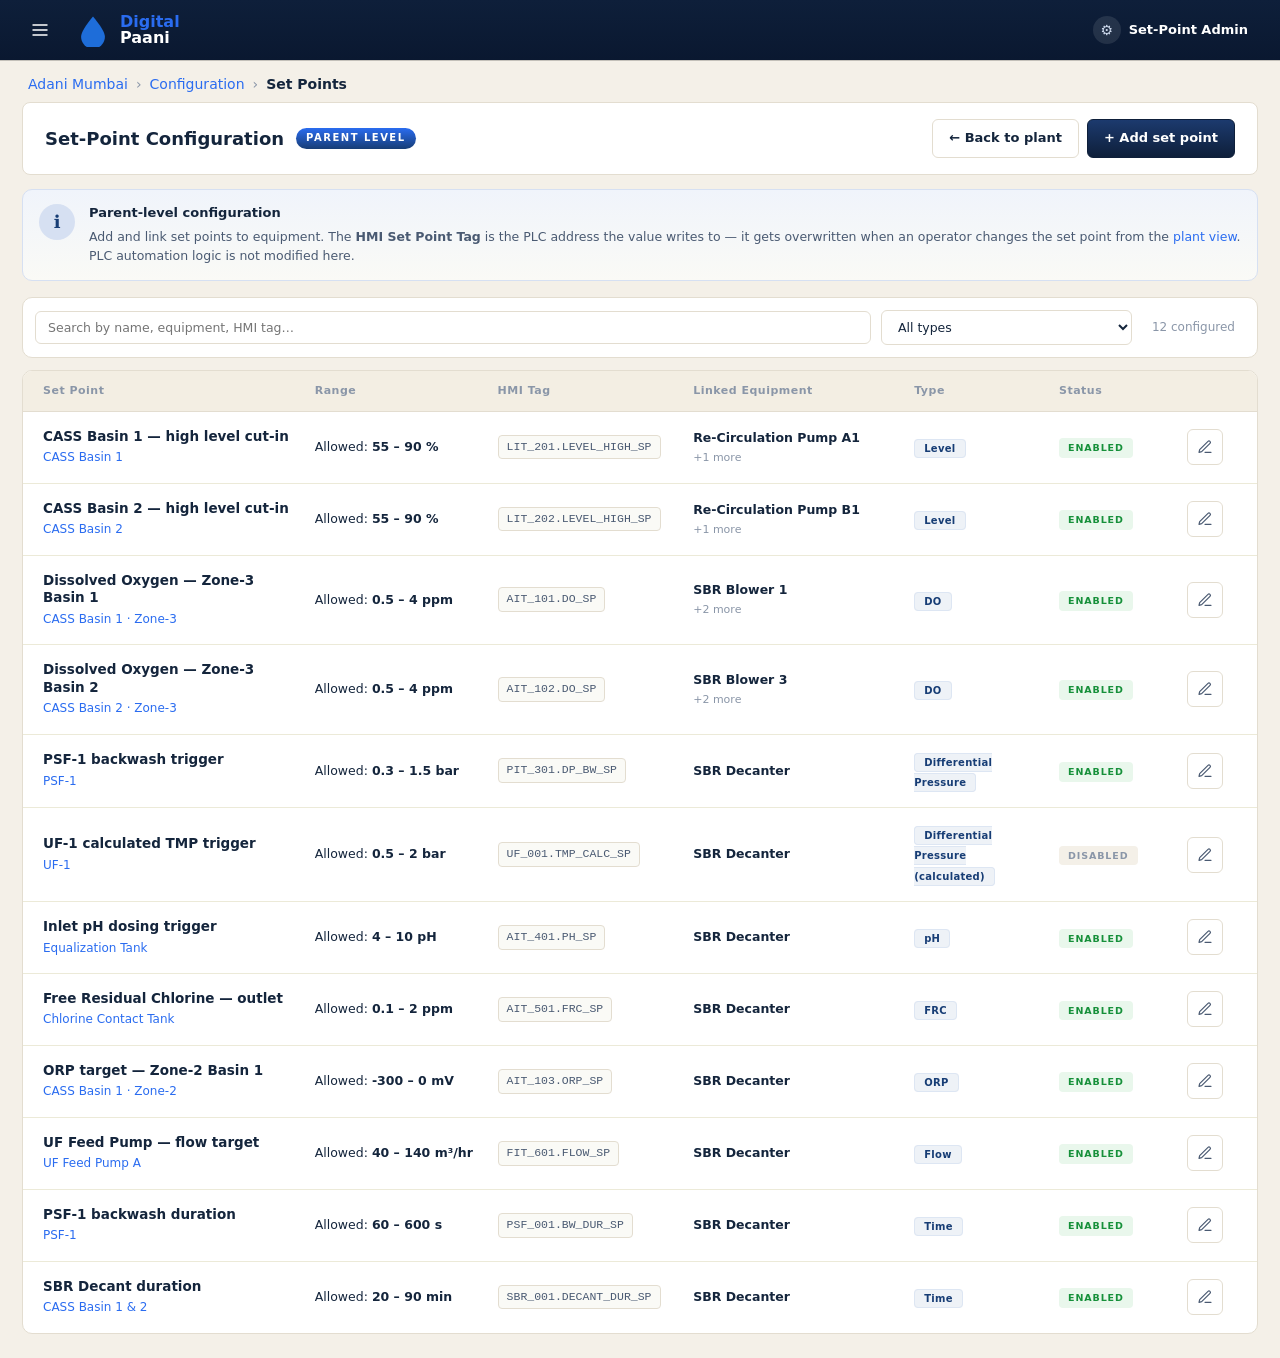
==== commit 79a853be: "Set Points drawer (button-launched), remove standalone SP pages, multi-select dropdown + Data-Input " ====
--- a/configuration/index.html
+++ b/configuration/index.html
@@ -114,7 +114,22 @@
 
       <div class="cfg-field">
         <label>Linked equipment <span class="cfg-help" id="mEqCount">0 selected</span></label>
-        <div class="cfg-multi" id="mEquipment"></div>
+        <div class="ms-dropdown" id="msEquipment">
+          <button type="button" class="ms-trigger" id="msTrigger" aria-haspopup="listbox" aria-expanded="false">
+            <span class="ms-trigger-text" id="msTriggerText">Select equipment…</span>
+            <svg width="10" height="10" viewBox="0 0 10 10"><path d="M2,3 L5,7 L8,3" fill="none" stroke="currentColor" stroke-width="1.6" stroke-linecap="round" stroke-linejoin="round"/></svg>
+          </button>
+          <div class="ms-menu hidden" id="msMenu" role="listbox">
+            <div class="ms-menu-search">
+              <input type="search" id="msMenuSearch" placeholder="Filter equipment…" />
+            </div>
+            <div class="ms-menu-actions">
+              <button type="button" id="msSelectAll">Select all</button>
+              <button type="button" id="msClearAll">Clear</button>
+            </div>
+            <div class="ms-menu-list" id="msMenuList"></div>
+          </div>
+        </div>
         <small>Equipment driven by this set point. Pick one or more.</small>
       </div>
 
--- a/style.css
+++ b/style.css
@@ -137,6 +137,10 @@
   font-size: 13px; font-weight: 600;
 }
 .dp-group-btn:hover { background: linear-gradient(180deg, #2a4a7e, #16294a); }
+.dp-group-btn.alt {
+  background: #fff; color: var(--primary); border: 1px solid var(--primary);
+}
+.dp-group-btn.alt:hover { background: #f0f4fb; color: var(--primary); }
 
 .dp-page-select { position: relative; }
 .dp-page-select select {
@@ -258,6 +262,7 @@
   box-shadow: -8px 0 24px rgba(20,37,60,.06);
   animation: sideIn .25s ease-out;
 }
+.dp-side.wide { width: 480px; }
 .dp-side.hidden { display: none; }
 @keyframes sideIn { from { transform: translateX(20px); opacity: 0; } to { transform: none; opacity: 1; } }
 
@@ -565,6 +570,276 @@
 .sp-impact-row .arrow { color: var(--muted); }
 .sp-impact-row .target { color: var(--text); font-weight: 600; }
 .sp-impact-row .effect { color: var(--text-2); font-size: 11.5px; }
+
+/* ============================================================
+   SET POINTS DRAWER (operator editor, side drawer)
+   ============================================================ */
+.sp-drawer-toolbar {
+  display: flex; gap: 8px; padding: 12px 18px;
+  border-bottom: 1px solid var(--line); background: var(--surface-2);
+}
+.sp-drawer-search {
+  flex: 1; display: flex; align-items: center; gap: 8px;
+  border: 1px solid var(--line); border-radius: 6px;
+  background: #fff; padding: 7px 10px;
+}
+.sp-drawer-search input { flex: 1; border: 0; outline: none; font-size: 13px; background: transparent; }
+.sp-drawer-search svg { color: var(--muted); flex: none; }
+.sp-drawer-select {
+  padding: 7px 10px; border: 1px solid var(--line); border-radius: 6px;
+  background: #fff; font-size: 12.5px; color: var(--text); font-family: inherit;
+  flex: 0 0 130px;
+}
+.sp-drawer-body {
+  flex: 1; overflow: auto; padding: 12px 14px 24px;
+  display: flex; flex-direction: column; gap: 10px;
+}
+
+/* Mini operator card inside the drawer */
+.spd-card {
+  background: linear-gradient(180deg, #ffffff, #fbfaf6);
+  border: 1px solid var(--line); border-radius: 10px;
+  padding: 12px; display: flex; flex-direction: column; gap: 10px;
+  transition: border-color .15s, box-shadow .15s;
+}
+.spd-card:hover { border-color: var(--primary-2); box-shadow: 0 2px 10px rgba(42,108,240,.08); }
+.spd-card.disabled { opacity: .65; }
+.spd-card-head { display: flex; gap: 10px; align-items: flex-start; }
+.spd-tile {
+  width: 38px; height: 38px; border-radius: 8px;
+  background: var(--primary); color: #fff;
+  display: grid; place-items: center; flex: none;
+  font-weight: 700; font-size: 10px; letter-spacing: .5px;
+}
+.spd-card.disabled .spd-tile { background: var(--muted); }
+.spd-meta { flex: 1; min-width: 0; }
+.spd-name { font-size: 13px; font-weight: 700; color: var(--text); line-height: 1.3; }
+.spd-eq { font-size: 11px; color: var(--muted); margin-top: 2px; }
+.spd-status {
+  display: inline-flex; align-items: center; gap: 4px;
+  font-size: 9.5px; font-weight: 700; letter-spacing: .5px;
+  padding: 2px 7px; border-radius: 4px; flex: none;
+}
+.spd-status.on  { background: #e9f7ec; color: #16903a; }
+.spd-status.off { background: #f4f0e8; color: var(--muted); }
+.spd-status .pulse { width: 5px; height: 5px; border-radius: 50%; background: currentColor; }
+.spd-status.on .pulse { animation: dotpulse 1.6s infinite; }
+
+.spd-hmi {
+  display: flex; align-items: center; gap: 6px;
+  background: #fafaf6; border: 1px solid var(--line); border-radius: 5px;
+  padding: 5px 9px; font-family: ui-monospace, monospace; font-size: 11px;
+}
+.spd-hmi .lbl { font-size: 9px; letter-spacing: 1px; color: var(--muted); font-weight: 700; }
+.spd-hmi code { flex: 1; color: var(--text); }
+
+.spd-value {
+  display: flex; align-items: center; justify-content: space-between;
+  background: #0e1f3a; color: #fff; border-radius: 8px;
+  padding: 12px 14px; gap: 8px;
+}
+.spd-value.editing { padding: 8px 10px; }
+.spd-card.disabled .spd-value { background: #4a5a72; }
+.spd-value .v-num { font-family: ui-monospace, monospace; font-size: 22px; font-weight: 700; color: #fff; }
+.spd-value .v-unit { font-size: 12px; color: #9fc8ff; font-weight: 600; margin-left: 4px; }
+.spd-value .v-edit {
+  background: rgba(255,255,255,.10); border: 1px solid rgba(255,255,255,.18); color: #fff;
+  padding: 6px 12px; border-radius: 5px; font-size: 11.5px; font-weight: 700;
+  display: inline-flex; align-items: center; gap: 5px; cursor: pointer;
+}
+.spd-value .v-edit:hover { background: rgba(255,255,255,.18); }
+.spd-card.disabled .spd-value .v-edit { opacity: .35; cursor: not-allowed; pointer-events: none; }
+
+.spd-value.editing .v-input-wrap {
+  display: flex; align-items: center; gap: 4px;
+  background: #fff; border-radius: 5px; padding: 3px 3px 3px 10px;
+}
+.spd-value.editing input {
+  width: 80px; border: 0; outline: 0; background: transparent;
+  font-family: ui-monospace, monospace; font-size: 16px; font-weight: 700; color: var(--text);
+}
+.spd-value.editing .v-unit-inline { font-size: 11px; color: var(--muted); padding: 0 6px; }
+.spd-value.editing .v-actions { display: flex; gap: 4px; }
+.spd-value.editing .btn-mini {
+  border: 0; border-radius: 4px; padding: 6px 10px; font-size: 10.5px; font-weight: 700; cursor: pointer;
+}
+.spd-value.editing .btn-mini.cancel { background: rgba(255,255,255,.10); color: #fff; border: 1px solid rgba(255,255,255,.18); }
+.spd-value.editing .btn-mini.save { background: var(--primary-2); color: #fff; }
+
+.spd-foot {
+  display: flex; justify-content: space-between; font-size: 10.5px;
+  color: var(--muted); padding-top: 4px; border-top: 1px solid var(--line-2);
+}
+.spd-foot b { color: var(--text-2); }
+
+.sp-drawer-empty { padding: 40px 20px; text-align: center; color: var(--muted); font-size: 13px; }
+
+/* ============================================================
+   SET POINT CONTROL PANEL (legacy — kept for compat, no longer routed)
+   ============================================================ */
+.spc-shell {
+  display: grid; grid-template-columns: 260px 1fr; gap: 14px;
+  align-items: stretch;
+}
+.spc-sidebar {
+  background: var(--surface); border: 1px solid var(--line); border-radius: 10px;
+  padding: 16px; display: flex; flex-direction: column; gap: 14px;
+  min-height: 620px; height: calc(100vh - 220px); position: sticky; top: 80px;
+}
+.spc-side-title { font-size: 14px; font-weight: 700; color: var(--text); }
+.spc-side-sub { font-size: 11.5px; color: var(--muted); margin-top: 3px; }
+.spc-side-search {
+  display: flex; align-items: center; gap: 8px;
+  border: 1px solid var(--line); border-radius: 6px;
+  background: #fff; padding: 7px 10px;
+}
+.spc-side-search input { flex: 1; border: 0; outline: none; font-size: 13px; background: transparent; }
+.spc-side-search svg { color: var(--muted); flex: none; }
+.spc-side-list { flex: 1; overflow: auto; display: flex; flex-direction: column; gap: 2px; }
+.spc-cat {
+  display: grid; grid-template-columns: 32px 1fr auto; gap: 10px; align-items: center;
+  padding: 9px 10px; border-radius: 7px; cursor: pointer;
+  transition: background .12s;
+  border: 1px solid transparent;
+}
+.spc-cat:hover { background: #fafaf6; }
+.spc-cat.active {
+  background: linear-gradient(180deg, #f0f4fb, #e6edf8);
+  border-color: #d6e0f2;
+}
+.spc-cat .cat-ic {
+  width: 32px; height: 32px; border-radius: 7px;
+  background: #eef2f7; color: var(--primary); border: 1px solid #dde6f3;
+  display: grid; place-items: center; font-weight: 700; font-size: 10px;
+}
+.spc-cat.active .cat-ic { background: var(--primary); color: #fff; border-color: var(--primary); }
+.spc-cat .cat-name { font-size: 12.5px; font-weight: 600; color: var(--text); }
+.spc-cat .cat-count {
+  font-size: 11px; font-weight: 700; padding: 2px 7px; border-radius: 4px;
+  background: #eef2f7; color: var(--text-2); font-family: ui-monospace, monospace;
+}
+.spc-cat.active .cat-count { background: var(--primary); color: #fff; }
+
+.spc-side-foot {
+  border-top: 1px solid var(--line); padding-top: 12px;
+  display: flex; flex-direction: column; gap: 4px;
+}
+.spc-meta-row {
+  display: flex; justify-content: space-between; align-items: center;
+  font-size: 11px; color: var(--muted);
+}
+.spc-meta-row .ok-dot {
+  width: 8px; height: 8px; border-radius: 50%; background: var(--ok);
+  box-shadow: 0 0 4px rgba(26,164,74,.5);
+}
+
+.spc-main {
+  background: var(--surface); border: 1px solid var(--line); border-radius: 10px;
+  padding: 18px 20px;
+}
+.spc-toolbar {
+  display: flex; justify-content: space-between; align-items: flex-start;
+  margin-bottom: 18px; padding-bottom: 14px; border-bottom: 1px solid var(--line);
+}
+.spc-cat-title { font-size: 17px; font-weight: 700; color: var(--text); }
+.spc-cat-sub { font-size: 12.5px; color: var(--muted); margin-top: 2px; }
+.spc-toolbar-right { display: flex; gap: 14px; }
+.spc-legend { display: inline-flex; align-items: center; gap: 6px; font-size: 11px; color: var(--muted); }
+.spc-legend .dot { width: 8px; height: 8px; border-radius: 50%; }
+.spc-legend .dot.ok  { background: var(--ok); }
+.spc-legend .dot.off { background: var(--muted); opacity: .4; }
+
+.spc-grid {
+  display: grid; grid-template-columns: repeat(auto-fill, minmax(380px, 1fr)); gap: 12px;
+}
+.spc-card {
+  background: linear-gradient(180deg, #ffffff, #fbfaf6);
+  border: 1px solid var(--line); border-radius: 12px;
+  padding: 16px; display: flex; flex-direction: column; gap: 14px;
+  transition: border-color .15s, box-shadow .15s;
+  position: relative; overflow: hidden;
+}
+.spc-card:hover { border-color: var(--primary-2); box-shadow: 0 4px 14px rgba(42,108,240,.08); }
+.spc-card.disabled { opacity: .65; background: linear-gradient(180deg, #fafaf6, #f4f0e8); }
+.spc-card.disabled:hover { border-color: var(--line); box-shadow: none; }
+
+.spc-card-head { display: flex; gap: 12px; align-items: flex-start; }
+.spc-card-tile {
+  width: 44px; height: 44px; border-radius: 9px;
+  background: var(--primary); color: #fff;
+  display: grid; place-items: center; flex: none;
+  font-weight: 700; font-size: 11px; letter-spacing: .5px;
+  box-shadow: 0 2px 6px rgba(23,61,117,.25);
+}
+.spc-card.disabled .spc-card-tile { background: var(--muted); box-shadow: none; }
+.spc-card-meta { flex: 1; min-width: 0; }
+.spc-card-name { font-size: 14px; font-weight: 700; color: var(--text); line-height: 1.3; }
+.spc-card-eq { font-size: 11.5px; color: var(--muted); margin-top: 3px; }
+.spc-card-status { display: flex; align-items: center; gap: 5px; font-size: 10px; font-weight: 700; letter-spacing: .5px; padding: 3px 8px; border-radius: 4px; flex: none; }
+.spc-card-status.on  { background: #e9f7ec; color: #16903a; }
+.spc-card-status.off { background: #f4f0e8; color: var(--muted); }
+.spc-card-status .pulse { width: 6px; height: 6px; border-radius: 50%; background: currentColor; }
+.spc-card-status.on .pulse { animation: dotpulse 1.6s infinite; }
+
+.spc-hmi-row {
+  display: flex; align-items: center; gap: 8px;
+  background: #fafaf6; border: 1px solid var(--line); border-radius: 6px;
+  padding: 7px 10px;
+}
+.spc-hmi-row .label { font-size: 10px; letter-spacing: 1px; color: var(--muted); font-weight: 700; }
+.spc-hmi-row code { flex: 1; font-family: ui-monospace, monospace; font-size: 11.5px; color: var(--text); }
+
+.spc-value-display {
+  display: flex; align-items: baseline; justify-content: space-between;
+  background: #0e1f3a; color: #fff; border-radius: 10px;
+  padding: 18px 20px; gap: 10px;
+}
+.spc-card.disabled .spc-value-display { background: #4a5a72; }
+.spc-value-num {
+  font-family: ui-monospace, "SF Mono", monospace; font-size: 32px; font-weight: 700;
+  letter-spacing: .5px; color: #fff;
+}
+.spc-value-unit { font-size: 14px; color: #9fc8ff; font-weight: 600; }
+.spc-value-edit {
+  background: rgba(255,255,255,.10); border: 1px solid rgba(255,255,255,.18); color: #fff;
+  padding: 8px 14px; border-radius: 6px; font-size: 12px; font-weight: 700;
+  display: inline-flex; align-items: center; gap: 6px;
+  transition: background .15s, border-color .15s;
+}
+.spc-value-edit:hover { background: rgba(255,255,255,.18); border-color: rgba(255,255,255,.32); }
+.spc-card.disabled .spc-value-edit { opacity: .35; cursor: not-allowed; pointer-events: none; }
+
+/* Editing state */
+.spc-value-display.editing { padding: 12px 14px; }
+.spc-value-display.editing .spc-value-input-wrap {
+  display: flex; align-items: center; gap: 6px;
+  background: #fff; border-radius: 6px; padding: 4px 4px 4px 12px;
+}
+.spc-value-display.editing input {
+  width: 110px; border: 0; outline: 0; background: transparent;
+  font-family: ui-monospace, monospace; font-size: 22px; font-weight: 700; color: var(--text);
+}
+.spc-value-display.editing .spc-value-unit-inline { font-size: 12px; color: var(--muted); padding: 0 10px; }
+.spc-value-display.editing .spc-edit-actions { display: flex; gap: 6px; }
+.spc-value-display.editing .btn-mini {
+  border: 0; border-radius: 5px; padding: 7px 12px; font-size: 11px; font-weight: 700;
+  cursor: pointer;
+}
+.spc-value-display.editing .btn-mini.cancel { background: rgba(255,255,255,.10); color: #fff; border: 1px solid rgba(255,255,255,.2); }
+.spc-value-display.editing .btn-mini.cancel:hover { background: rgba(255,255,255,.16); }
+.spc-value-display.editing .btn-mini.save { background: var(--primary-2); color: #fff; }
+.spc-value-display.editing .btn-mini.save:hover { background: #1c5acc; }
+
+.spc-card-foot {
+  display: grid; grid-template-columns: 1fr 1fr; gap: 8px;
+  font-size: 11px; color: var(--text-2);
+}
+.spc-foot-cell { display: flex; flex-direction: column; gap: 2px; }
+.spc-foot-cell .k { color: var(--muted); font-size: 10px; letter-spacing: .6px; text-transform: uppercase; font-weight: 700; }
+.spc-foot-cell .v { color: var(--text); font-weight: 600; font-size: 12px; }
+.spc-foot-cell .v code { font-family: ui-monospace, monospace; font-size: 11px; color: var(--text-2); }
+
+.spc-empty { padding: 60px 20px; text-align: center; color: var(--muted); font-size: 13px; grid-column: 1 / -1; }
 
 /* ============================================================
    SET POINTS PAGE (All Set Points list)
--- a/configuration/configuration.css
+++ b/configuration/configuration.css
@@ -35,56 +35,68 @@
 .cfg-toolbar-full select { flex: 0 0 180px; }
 .cfg-count { font-size: 12px; color: var(--muted); padding: 0 10px; }
 
-/* TABLE / LIST */
+/* TABLE / LIST — inspired by Data Input layout */
 .cfg-table {
   background: var(--surface); border: 1px solid var(--line); border-radius: 10px;
   overflow: hidden;
 }
-.cfg-row-h, .cfg-row-r {
+.cfg-trow {
   display: grid;
-  grid-template-columns: 60px 1.8fr 1.8fr 1fr 100px 80px;
-  gap: 16px; align-items: center;
-  padding: 12px 16px;
-}
-.cfg-row-h {
-  font-size: 10px; letter-spacing: 1.2px; color: var(--muted); font-weight: 700;
-  background: var(--surface-2); border-bottom: 1px solid var(--line);
-}
-.cfg-row-r {
+  grid-template-columns: 2fr 1.3fr 1.4fr 1.6fr 1fr 110px 50px;
+  gap: 18px; align-items: center;
+  padding: 16px 20px;
+}
+.cfg-thead {
+  font-size: 11px; letter-spacing: .5px; color: var(--muted); font-weight: 600;
+  background: #f3eee3; border-bottom: 1px solid var(--line);
+  padding: 12px 20px;
+}
+.cfg-tbody {
   border-bottom: 1px solid var(--line-2);
   cursor: pointer; transition: background .12s;
 }
-.cfg-row-r:hover { background: #fafbff; }
-.cfg-row-r:last-child { border-bottom: 0; }
-.cfg-row-r .ic {
-  display: inline-grid; place-items: center;
-  width: 40px; height: 40px; border-radius: 8px;
+.cfg-tbody:hover { background: #fafbff; }
+.cfg-tbody:last-child { border-bottom: 0; }
+
+.c-name-main { font-size: 13.5px; font-weight: 700; color: var(--text); line-height: 1.3; }
+.c-name-sub  { font-size: 12px; color: var(--primary-2); margin-top: 4px; }
+
+.c-range .range-line { font-size: 12.5px; color: var(--text); }
+.c-range .range-line b { font-weight: 600; }
+
+.c-hmi code {
+  font-family: ui-monospace, "SF Mono", monospace; font-size: 11.5px;
+  background: #fafaf6; border: 1px solid var(--line); padding: 3px 8px;
+  border-radius: 4px; color: var(--text-2); display: inline-block;
+}
+
+.c-eq { font-size: 12.5px; color: var(--text); display: flex; flex-direction: column; gap: 3px; }
+.c-eq .c-eq-main { font-weight: 600; }
+.c-eq .c-eq-rest { font-size: 11px; color: var(--muted); }
+.c-eq .muted { color: var(--muted); font-style: italic; }
+
+.c-type-pill {
+  font-size: 10px; font-weight: 700; letter-spacing: .3px;
+  padding: 3px 9px; border-radius: 4px;
   background: #eef2f7; color: var(--primary); border: 1px solid #dde6f3;
-  font-weight: 700; font-size: 10.5px;
-}
-.cfg-row-r .r-name { font-size: 13px; font-weight: 600; color: var(--text); }
-.cfg-row-r .r-tag {
-  font-family: ui-monospace, "SF Mono", monospace; font-size: 11px;
-  background: #fafaf6; border: 1px solid var(--line); padding: 1px 7px; border-radius: 4px;
-  color: var(--text-2); display: inline-block; margin-top: 4px;
-}
-.cfg-row-r .r-eq { font-size: 12px; color: var(--text); line-height: 1.4; }
-.cfg-row-r .r-eq .muted { color: var(--muted); font-size: 11px; }
-.cfg-row-r .r-range { font-size: 13px; font-family: ui-monospace, monospace; color: var(--text); white-space: nowrap; }
-.cfg-row-r .r-range .unit { color: var(--muted); font-size: 11px; margin-left: 2px; }
-.cfg-row-r .r-tag-pill {
-  font-size: 9.5px; letter-spacing: .9px; padding: 2px 8px; border-radius: 4px;
+}
+
+.r-tag-pill {
+  font-size: 9.5px; letter-spacing: .9px; padding: 3px 9px; border-radius: 4px;
   font-weight: 700; display: inline-block;
 }
-.cfg-row-r .r-tag-pill.on  { background: #e9f7ec; color: #16903a; }
-.cfg-row-r .r-tag-pill.off { background: #fdeaea; color: #aa1c1c; }
-.cfg-row-r .r-edit {
-  padding: 6px 14px; border: 1px solid var(--primary); color: var(--primary);
-  background: #fff; border-radius: 6px; font-size: 12px; font-weight: 700;
-}
-.cfg-row-r .r-edit:hover { background: var(--primary); color: #fff; }
+.r-tag-pill.on  { background: #e9f7ec; color: #16903a; }
+.r-tag-pill.off { background: #f4f0e8; color: var(--muted); }
+
+.ic-btn {
+  width: 36px; height: 36px; border: 1px solid var(--line); border-radius: 6px;
+  background: #fff; color: var(--text-2); display: grid; place-items: center;
+  cursor: pointer; transition: .12s;
+}
+.ic-btn:hover { border-color: var(--primary); color: var(--primary); }
+
 .cfg-empty-row {
-  padding: 30px 20px; text-align: center; color: var(--muted); font-size: 13px;
+  padding: 40px 20px; text-align: center; color: var(--muted); font-size: 13px;
 }
 
 /* MODAL */
@@ -129,23 +141,73 @@
 
 .cfg-toggle-row { display: flex; justify-content: space-between; align-items: center; text-transform: none; letter-spacing: 0; color: var(--text); font-size: 13px; font-weight: 600; }
 
-/* Multi-select chip picker */
-.cfg-multi {
-  display: flex; flex-wrap: wrap; gap: 6px;
-  padding: 10px; background: var(--surface-2);
-  border: 1px solid var(--line); border-radius: 8px;
-  max-height: 160px; overflow: auto;
-}
-.multi-chip {
-  padding: 5px 12px; border: 1px solid var(--line); border-radius: 999px;
-  background: #fff; font-size: 12px; color: var(--text-2);
-  cursor: pointer; transition: .12s;
-}
-.multi-chip:hover { border-color: var(--primary-2); color: var(--primary-2); }
-.multi-chip.selected {
-  background: var(--primary); color: #fff; border-color: var(--primary);
-  font-weight: 600;
-}
+/* Multi-select DROPDOWN */
+.ms-dropdown { position: relative; }
+.ms-trigger {
+  width: 100%; display: flex; align-items: center; justify-content: space-between;
+  gap: 8px; padding: 9px 12px; border: 1px solid var(--line); border-radius: 6px;
+  background: #fff; cursor: pointer; min-height: 40px;
+  transition: border-color .12s, box-shadow .12s;
+}
+.ms-trigger:hover { border-color: var(--primary-2); }
+.ms-trigger[aria-expanded="true"] { border-color: var(--primary-2); box-shadow: 0 0 0 3px rgba(42,108,240,.12); }
+.ms-trigger-text {
+  flex: 1; display: flex; flex-wrap: wrap; gap: 4px;
+  font-size: 13px; color: var(--text); align-items: center;
+}
+.ms-placeholder { color: var(--muted); }
+.ms-chip {
+  display: inline-flex; align-items: center;
+  background: #eef2f7; color: var(--primary);
+  padding: 3px 9px; border-radius: 4px;
+  font-size: 11.5px; font-weight: 600; line-height: 1.3;
+}
+.ms-chip.more { background: #f4f0e8; color: var(--text-2); }
+.ms-trigger svg { color: var(--muted); flex: none; transition: transform .15s; }
+.ms-trigger[aria-expanded="true"] svg { transform: rotate(180deg); color: var(--primary); }
+
+.ms-menu {
+  position: absolute; left: 0; right: 0; top: calc(100% + 4px); z-index: 50;
+  background: #fff; border: 1px solid var(--line); border-radius: 8px;
+  box-shadow: 0 12px 30px rgba(20,37,60,.18);
+  max-height: 320px; display: flex; flex-direction: column; overflow: hidden;
+  animation: menuIn .15s ease-out;
+}
+@keyframes menuIn { from { opacity: 0; transform: translateY(-4px); } to { opacity: 1; transform: none; } }
+.ms-menu.hidden { display: none; }
+.ms-menu-search {
+  padding: 8px 10px; border-bottom: 1px solid var(--line);
+}
+.ms-menu-search input {
+  width: 100%; padding: 7px 10px; border: 1px solid var(--line);
+  border-radius: 5px; font-size: 12.5px; outline: none;
+}
+.ms-menu-search input:focus { border-color: var(--primary-2); }
+.ms-menu-actions {
+  display: flex; gap: 6px; padding: 6px 10px;
+  border-bottom: 1px solid var(--line); background: var(--surface-2);
+}
+.ms-menu-actions button {
+  font-size: 11px; padding: 4px 10px; border: 1px solid var(--line);
+  background: #fff; border-radius: 4px; color: var(--text-2); font-weight: 600;
+}
+.ms-menu-actions button:hover { color: var(--primary); border-color: var(--primary-2); }
+.ms-menu-list { flex: 1; overflow: auto; padding: 4px; }
+.ms-item {
+  width: 100%; display: flex; align-items: center; gap: 10px;
+  padding: 8px 10px; background: transparent; border: 0;
+  border-radius: 5px; cursor: pointer; font-size: 12.5px; color: var(--text);
+  text-align: left; transition: background .1s;
+}
+.ms-item:hover { background: #f0f4fb; }
+.ms-item.selected { background: rgba(42,108,240,.06); color: var(--primary); }
+.ms-item .ms-check {
+  width: 16px; height: 16px; border: 1.5px solid var(--line); border-radius: 4px;
+  display: grid; place-items: center; flex: none; background: #fff;
+}
+.ms-item.selected .ms-check { background: var(--primary-2); border-color: var(--primary-2); color: #fff; }
+.ms-item .ms-name { font-weight: 500; }
+.ms-empty { padding: 20px; text-align: center; font-size: 12px; color: var(--muted); }
 
 /* Big switch */
 .switch.big { width: 44px; height: 24px; }
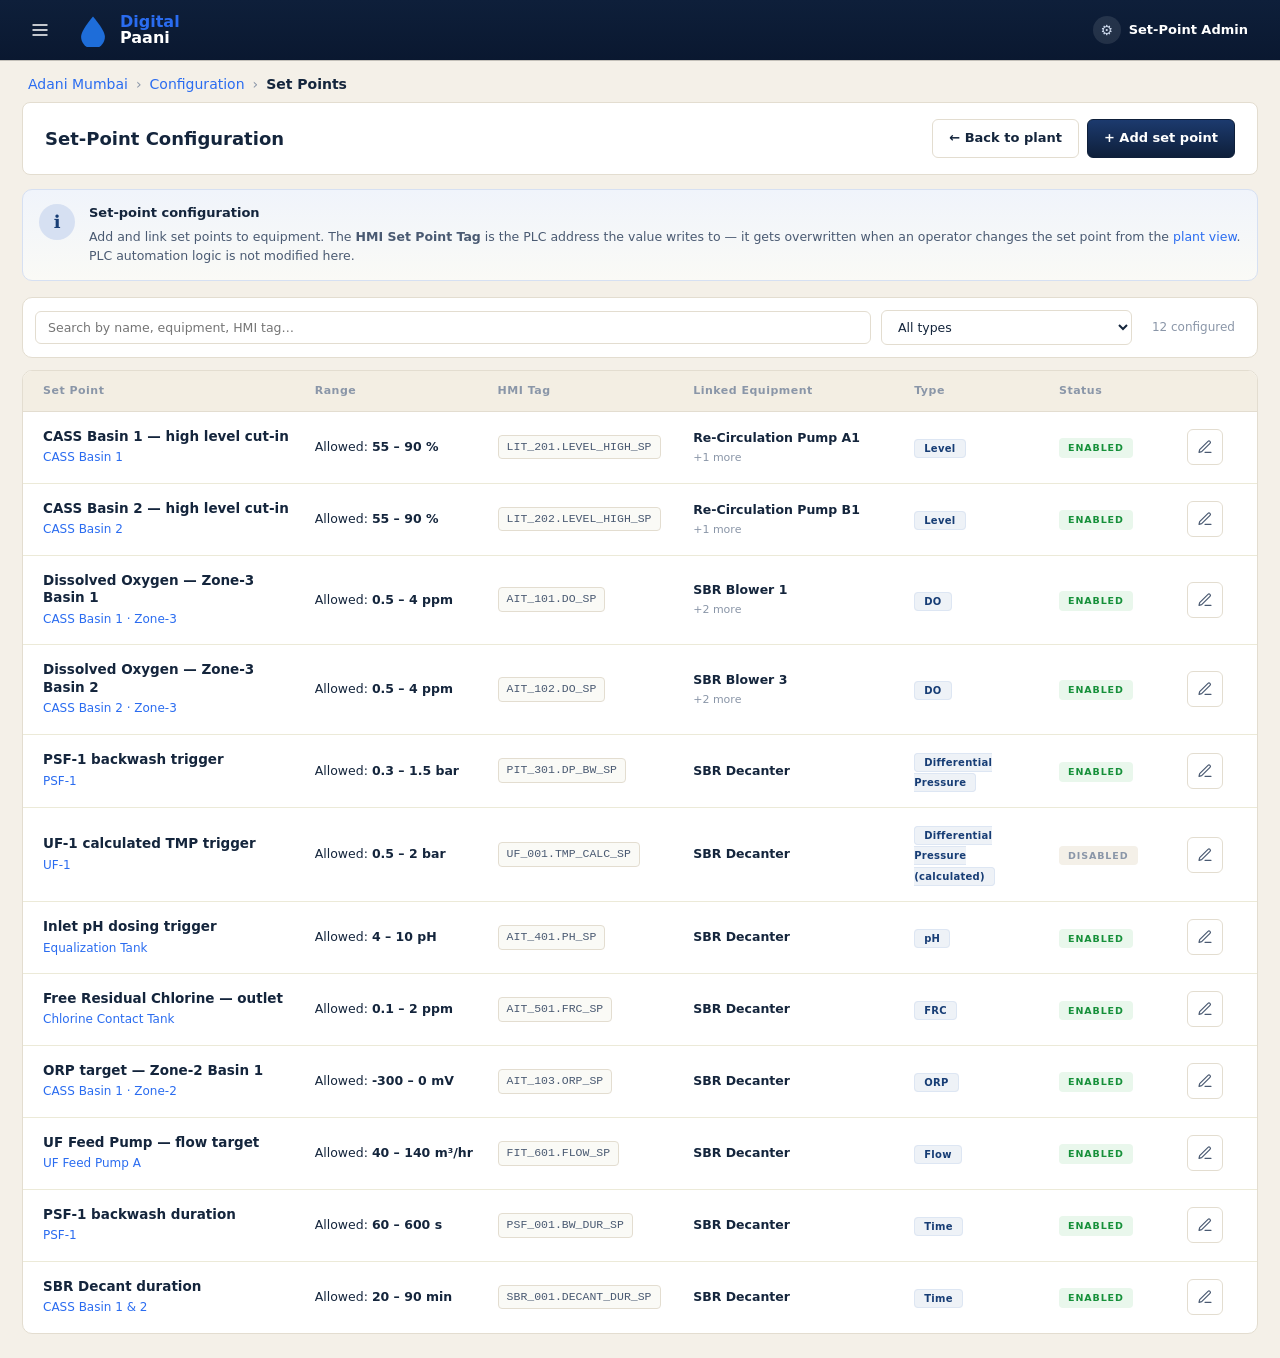
==== commit f6966e57: "Configuration polish: unit visibility, smaller modal, edit history, drop parent + name pills Units (" ====
--- a/configuration/index.html
+++ b/configuration/index.html
@@ -37,7 +37,6 @@
 <div class="dp-page-strip">
   <div class="dp-page-title">
     <h1>Set-Point Configuration</h1>
-    <span class="cfg-pill">PARENT LEVEL</span>
   </div>
   <div class="dp-page-actions">
     <a class="dp-btn ghost" href="../">← Back to plant</a>
@@ -49,7 +48,7 @@
   <div class="cfg-info">
     <div class="cfg-info-icon">ℹ</div>
     <div>
-      <div class="cfg-info-title">Parent-level configuration</div>
+      <div class="cfg-info-title">Set-point configuration</div>
       <div class="cfg-info-body">
         Add and link set points to equipment. The <b>HMI Set Point Tag</b> is the PLC address the value writes to —
         it gets overwritten when an operator changes the set point from the <a href="../">plant view</a>.
@@ -71,43 +70,47 @@
   <div class="cfg-table" id="cfgTable"></div>
 </main>
 
-<!-- ADD / EDIT SET POINT MODAL -->
+<!-- ADD / EDIT SET POINT MODAL (compact) -->
 <div id="spModal" class="modal hidden">
-  <div class="modal-card lg">
+  <div class="modal-card sp-modal">
     <div class="sp-modal-head">
-      <h2 id="spModalTitle">Configure set point</h2>
-      <button class="dp-side-close" id="spModalClose">✕</button>
+      <h2 id="spModalTitle">Add set point</h2>
+      <button class="sp-modal-x" id="spModalClose" aria-label="Close">✕</button>
     </div>
     <div class="sp-modal-body">
-      <div class="cfg-field">
-        <label>Type</label>
-        <select id="mType">
-          <option>Level</option><option>DO</option>
-          <option>Differential Pressure</option><option>Differential Pressure (calculated)</option>
-          <option>pH</option><option>FRC</option><option>ORP</option>
-          <option>Flow</option><option>Time</option>
-        </select>
-        <small>The behaviour (what equipment does in response) is defined by PLC logic and depends on this type.</small>
+      <div class="cfg-grid-2">
+        <div class="cfg-field">
+          <label>Type</label>
+          <select id="mType">
+            <option>Level</option><option>DO</option>
+            <option>Differential Pressure</option><option>Differential Pressure (calculated)</option>
+            <option>pH</option><option>FRC</option><option>ORP</option>
+            <option>Flow</option><option>Time</option>
+          </select>
+        </div>
+        <div class="cfg-field">
+          <label>Unit</label>
+          <div class="cfg-unit-display" id="mUnitDisplay">—</div>
+        </div>
       </div>
 
       <div class="cfg-field">
         <label>Set point name</label>
-        <input type="text" id="mName" placeholder="e.g. CASS Basin 1 — high level cut-in" />
+        <input type="text" id="mName" placeholder="e.g. CASS Basin 1 high level cut-in" />
       </div>
 
       <div class="cfg-field">
         <label>HMI Set Point Tag</label>
         <input type="text" id="mHmiTag" placeholder="e.g. LIT_201.LEVEL_HIGH_SP" />
-        <small>The PLC address that gets overwritten when operators change the value. Must match the HMI tag exactly.</small>
       </div>
 
-      <div class="cfg-field-row">
+      <div class="cfg-grid-2">
         <div class="cfg-field">
-          <label>Minimum threshold</label>
+          <label>Min threshold</label>
           <div class="cfg-input"><input type="number" step="any" id="mMin"><span class="unit" id="mUnitMin">—</span></div>
         </div>
         <div class="cfg-field">
-          <label>Maximum threshold</label>
+          <label>Max threshold</label>
           <div class="cfg-input"><input type="number" step="any" id="mMax"><span class="unit" id="mUnitMax">—</span></div>
         </div>
       </div>
@@ -130,20 +133,22 @@
             <div class="ms-menu-list" id="msMenuList"></div>
           </div>
         </div>
-        <small>Equipment driven by this set point. Pick one or more.</small>
       </div>
 
-      <div class="cfg-field">
-        <label class="cfg-toggle-row">
-          <span>Enable this set point</span>
-          <label class="switch big"><input type="checkbox" id="mActive" checked><span class="slider"></span></label>
-        </label>
-        <small>When disabled, the PLC ignores operator overrides for this tag.</small>
+      <div class="cfg-toggle-row">
+        <span>Enable this set point</span>
+        <label class="switch big"><input type="checkbox" id="mActive" checked><span class="slider"></span></label>
+      </div>
+
+      <!-- HISTORY -->
+      <div class="sp-history hidden" id="spHistory">
+        <div class="sp-history-head">Edit history</div>
+        <div class="sp-history-list" id="spHistoryList"></div>
       </div>
     </div>
     <div class="sp-modal-foot">
       <button class="dp-btn ghost" id="spModalCancel">Cancel</button>
-      <button class="dp-btn primary" id="spModalSave">Save set point</button>
+      <button class="dp-btn primary" id="spModalSave">Save</button>
     </div>
   </div>
 </div>
--- a/configuration/configuration.css
+++ b/configuration/configuration.css
@@ -99,47 +99,105 @@
   padding: 40px 20px; text-align: center; color: var(--muted); font-size: 13px;
 }
 
-/* MODAL */
-.modal-card.lg { width: 580px; max-width: 95vw; padding: 0; text-align: left; }
+/* MODAL — compact */
+.modal-card.sp-modal {
+  width: 460px; max-width: 94vw; padding: 0; text-align: left;
+  max-height: 88vh; display: flex; flex-direction: column;
+}
 .sp-modal-head {
   display: flex; justify-content: space-between; align-items: center;
-  padding: 18px 22px; border-bottom: 1px solid var(--line);
-}
-.sp-modal-head h2 { margin: 0; font-size: 18px; font-weight: 700; color: var(--text); }
-.sp-modal-body { padding: 18px 22px; max-height: 65vh; overflow: auto; }
+  padding: 14px 18px; border-bottom: 1px solid var(--line);
+}
+.sp-modal-head h2 { margin: 0; font-size: 15px; font-weight: 700; color: var(--text); }
+.sp-modal-x {
+  width: 28px; height: 28px; border: 0; background: transparent;
+  border-radius: 5px; color: var(--muted); font-size: 14px; cursor: pointer;
+}
+.sp-modal-x:hover { background: #f6f1ea; color: var(--text); }
+
+.sp-modal-body { padding: 14px 18px; overflow: auto; flex: 1; }
 .sp-modal-foot {
-  padding: 14px 22px; border-top: 1px solid var(--line);
-  display: flex; justify-content: flex-end; gap: 10px;
-}
-
-.cfg-field { display: flex; flex-direction: column; gap: 6px; margin-bottom: 16px; }
+  padding: 11px 18px; border-top: 1px solid var(--line);
+  display: flex; justify-content: flex-end; gap: 8px;
+}
+
+.cfg-field { display: flex; flex-direction: column; gap: 5px; margin-bottom: 12px; }
 .cfg-field > label {
-  font-size: 11px; letter-spacing: 1px; text-transform: uppercase;
+  font-size: 10.5px; letter-spacing: .8px; text-transform: uppercase;
   color: var(--muted); font-weight: 700;
-}
-.cfg-field > small {
-  font-size: 11.5px; color: var(--muted); margin-top: 2px;
 }
 .cfg-field input[type="text"],
 .cfg-field input[type="number"],
 .cfg-field select {
-  padding: 9px 12px; border: 1px solid var(--line); border-radius: 6px;
-  background: #fff; font-size: 13px; color: var(--text); font-family: inherit;
-}
-.cfg-field input[type="text"]:focus,
-.cfg-field input[type="number"]:focus,
-.cfg-field select:focus { outline: none; border-color: var(--primary-2); box-shadow: 0 0 0 3px rgba(42,108,240,.12); }
-.cfg-field-row { display: grid; grid-template-columns: 1fr 1fr; gap: 14px; }
+  padding: 7px 10px; border: 1px solid var(--line); border-radius: 5px;
+  background: #fff; font-size: 12.5px; color: var(--text); font-family: inherit;
+}
+.cfg-field input:focus, .cfg-field select:focus {
+  outline: none; border-color: var(--primary-2); box-shadow: 0 0 0 3px rgba(42,108,240,.12);
+}
+.cfg-grid-2 { display: grid; grid-template-columns: 1fr 1fr; gap: 12px; }
+
 .cfg-input {
   display: inline-flex; align-items: center;
+  border: 1px solid var(--line); border-radius: 5px;
+  background: #fff; overflow: hidden;
+}
+.cfg-input input { flex: 1; border: 0; padding: 7px 10px; font-size: 12.5px; font-family: inherit; outline: none; background: transparent; min-width: 0; }
+.cfg-input .unit {
+  padding: 0 10px; font-size: 11px; color: var(--primary); font-weight: 700;
+  border-left: 1px solid var(--line); background: #fafaf6;
+  height: 100%; display: grid; place-items: center; min-width: 50px;
+}
+
+/* Unit display block (shown alongside Type select) */
+.cfg-unit-display {
+  padding: 7px 10px; border: 1px solid var(--line); border-radius: 5px;
+  background: linear-gradient(180deg, #f0f4fb, #fafaf6);
+  font-size: 12.5px; color: var(--primary); font-weight: 700;
+  display: flex; align-items: center; gap: 8px;
+  min-height: 34px;
+}
+.cfg-unit-display .ud-sub { color: var(--muted); font-weight: 500; font-size: 11px; }
+
+.cfg-help { font-size: 10.5px; color: var(--muted); font-weight: 500; text-transform: none; letter-spacing: 0; margin-left: 6px; }
+
+.cfg-toggle-row {
+  display: flex; justify-content: space-between; align-items: center;
+  padding: 10px 12px; background: var(--surface-2);
   border: 1px solid var(--line); border-radius: 6px;
-  background: #fff; overflow: hidden;
-}
-.cfg-input input { flex: 1; border: 0; padding: 9px 12px; font-size: 13px; font-family: inherit; outline: none; background: transparent; }
-.cfg-input .unit { padding: 0 10px; font-size: 11px; color: var(--muted); font-weight: 600; border-left: 1px solid var(--line); height: 100%; display: grid; place-items: center; min-width: 50px; }
-.cfg-help { font-size: 10.5px; color: var(--muted); font-weight: 500; text-transform: none; letter-spacing: 0; margin-left: 6px; }
-
-.cfg-toggle-row { display: flex; justify-content: space-between; align-items: center; text-transform: none; letter-spacing: 0; color: var(--text); font-size: 13px; font-weight: 600; }
+  color: var(--text); font-size: 12.5px; font-weight: 600; margin-bottom: 12px;
+}
+
+/* HISTORY */
+.sp-history {
+  margin-top: 14px; padding-top: 12px; border-top: 1px solid var(--line);
+}
+.sp-history-head {
+  font-size: 10.5px; letter-spacing: 1px; text-transform: uppercase;
+  color: var(--muted); font-weight: 700; margin-bottom: 8px;
+}
+.sp-history-list {
+  display: flex; flex-direction: column; gap: 6px;
+  max-height: 180px; overflow: auto;
+}
+.sp-history-item {
+  display: grid; grid-template-columns: 16px 1fr; gap: 10px;
+  padding: 8px 10px; background: #fafaf6;
+  border: 1px solid var(--line); border-radius: 6px;
+  align-items: flex-start;
+}
+.hi-dot {
+  width: 8px; height: 8px; border-radius: 50%; margin-top: 5px;
+}
+.hi-dot.value  { background: var(--primary-2); box-shadow: 0 0 0 3px rgba(42,108,240,.15); }
+.hi-dot.config { background: var(--warn);      box-shadow: 0 0 0 3px rgba(214,138,20,.18); }
+.hi-line { font-size: 12.5px; color: var(--text); display: flex; align-items: center; gap: 6px; flex-wrap: wrap; }
+.hi-line .arrow { color: var(--muted); font-weight: 700; }
+.hi-tag {
+  font-size: 9px; letter-spacing: .6px; padding: 1px 6px; border-radius: 3px;
+  background: #fff5e0; color: #b87b16; font-weight: 700;
+}
+.hi-meta { font-size: 11px; color: var(--muted); margin-top: 3px; }
 
 /* Multi-select DROPDOWN */
 .ms-dropdown { position: relative; }
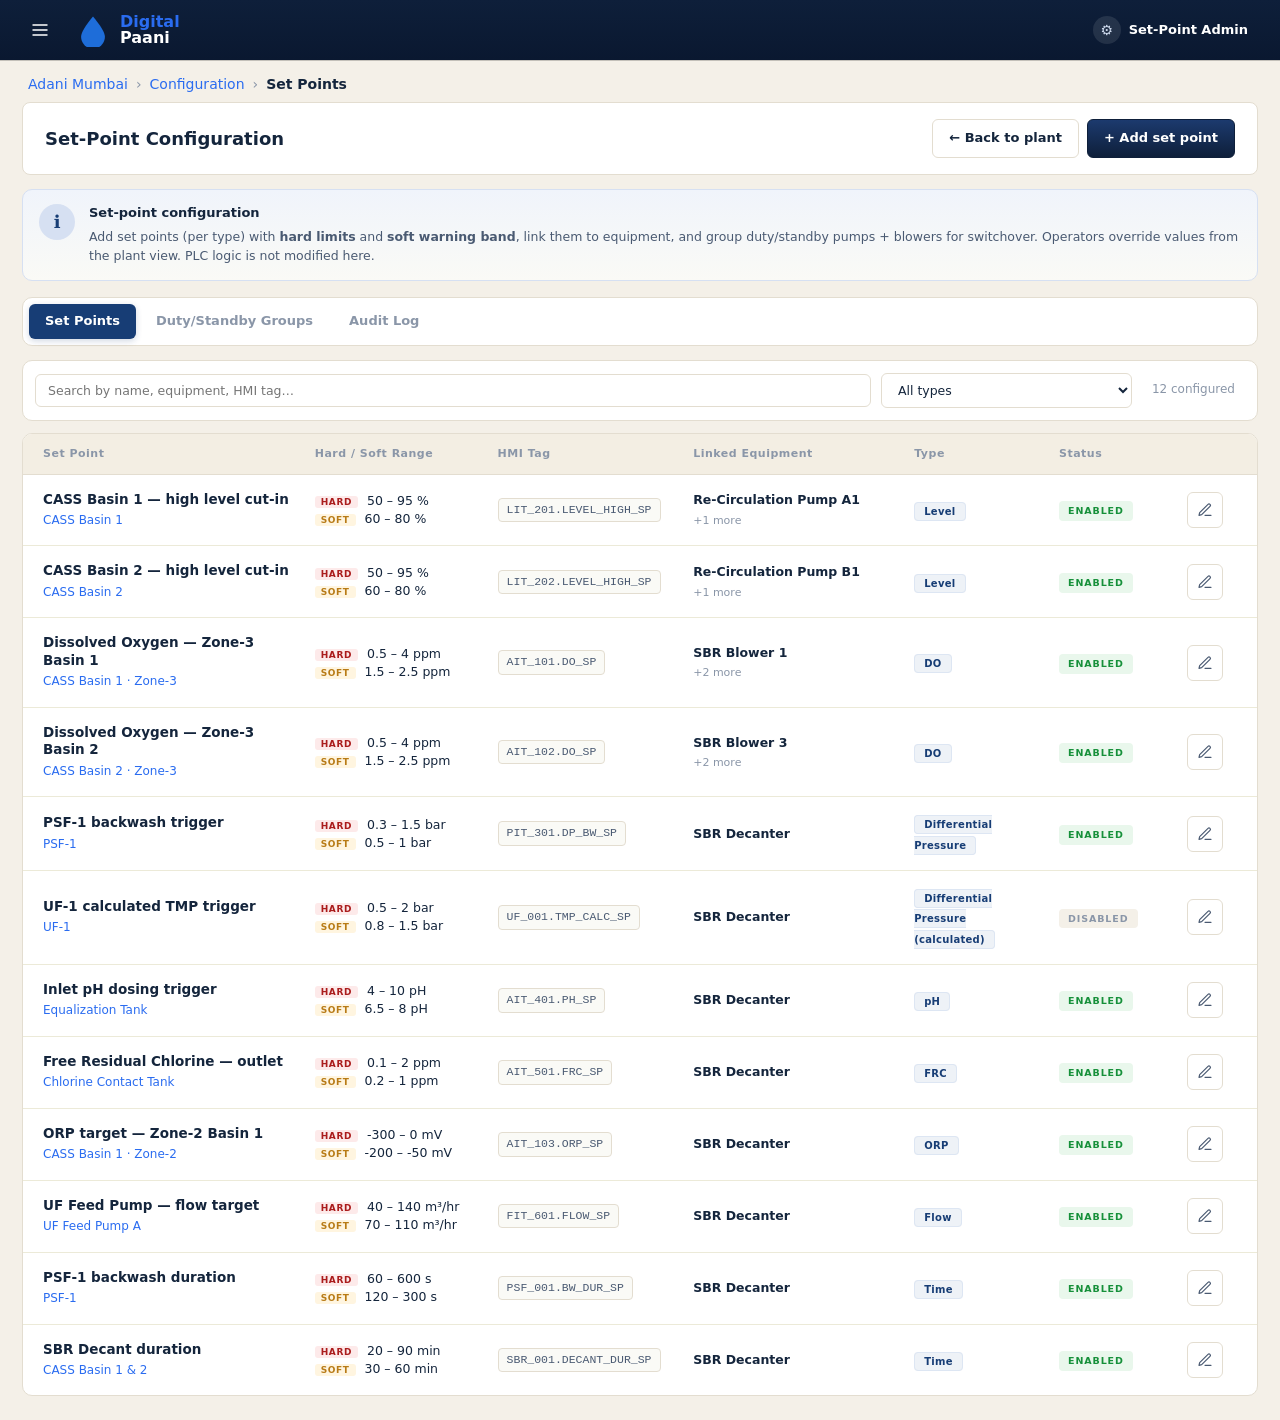
==== commit 7dd10285: "Phase 2: soft/hard bands, slider editor, live PLC sim, safety pre-checks, groups, audit log Data (as" ====
--- a/configuration/index.html
+++ b/configuration/index.html
@@ -50,27 +50,56 @@
     <div>
       <div class="cfg-info-title">Set-point configuration</div>
       <div class="cfg-info-body">
-        Add and link set points to equipment. The <b>HMI Set Point Tag</b> is the PLC address the value writes to —
-        it gets overwritten when an operator changes the set point from the <a href="../">plant view</a>.
-        PLC automation logic is not modified here.
-      </div>
-    </div>
-  </div>
-
-  <div class="cfg-toolbar-full">
-    <input type="search" id="cfgSearch" placeholder="Search by name, equipment, HMI tag…" />
-    <select id="cfgFilter">
-      <option value="">All types</option>
-      <option>Level</option><option>DO</option><option>Differential Pressure</option><option>Differential Pressure (calculated)</option>
-      <option>pH</option><option>FRC</option><option>ORP</option><option>Flow</option><option>Time</option>
-    </select>
-    <span class="cfg-count" id="cfgCount">0 configured</span>
-  </div>
-
-  <div class="cfg-table" id="cfgTable"></div>
+        Add set points (per type) with <b>hard limits</b> and <b>soft warning band</b>, link them to equipment, and group duty/standby pumps + blowers for switchover. Operators override values from the plant view. PLC logic is not modified here.
+      </div>
+    </div>
+  </div>
+
+  <!-- TAB BAR -->
+  <div class="cfg-tabs">
+    <button class="cfg-tab active" data-tab="setpoints">Set Points</button>
+    <button class="cfg-tab" data-tab="groups">Duty/Standby Groups</button>
+    <button class="cfg-tab" data-tab="audit">Audit Log</button>
+  </div>
+
+  <!-- PANE: SET POINTS -->
+  <section class="cfg-pane" id="cfgPaneSetpoints">
+    <div class="cfg-toolbar-full">
+      <input type="search" id="cfgSearch" placeholder="Search by name, equipment, HMI tag…" />
+      <select id="cfgFilter">
+        <option value="">All types</option>
+        <option>Level</option><option>DO</option><option>Differential Pressure</option><option>Differential Pressure (calculated)</option>
+        <option>pH</option><option>FRC</option><option>ORP</option><option>Flow</option><option>Time</option>
+      </select>
+      <span class="cfg-count" id="cfgCount">0 configured</span>
+    </div>
+    <div class="cfg-table" id="cfgTable"></div>
+  </section>
+
+  <!-- PANE: GROUPS -->
+  <section class="cfg-pane hidden" id="cfgPaneGroups">
+    <div class="cfg-groups-head">
+      <div>
+        <div class="cfg-groups-title">Duty/Standby Groups</div>
+        <div class="cfg-groups-sub">Equipment that alternates duty cycles. One Switchover Time applies to the group.</div>
+      </div>
+    </div>
+    <div class="grp-list" id="groupsList"></div>
+  </section>
+
+  <!-- PANE: AUDIT -->
+  <section class="cfg-pane hidden" id="cfgPaneAudit">
+    <div class="cfg-groups-head">
+      <div>
+        <div class="cfg-groups-title">Audit Log</div>
+        <div class="cfg-groups-sub">Every set-point change, remote engagement, command override and PLC write failure.</div>
+      </div>
+    </div>
+    <div class="audit-list" id="auditList"></div>
+  </section>
 </main>
 
-<!-- ADD / EDIT SET POINT MODAL (compact) -->
+<!-- ADD / EDIT SET POINT MODAL -->
 <div id="spModal" class="modal hidden">
   <div class="modal-card sp-modal">
     <div class="sp-modal-head">
@@ -86,6 +115,7 @@
             <option>Differential Pressure</option><option>Differential Pressure (calculated)</option>
             <option>pH</option><option>FRC</option><option>ORP</option>
             <option>Flow</option><option>Time</option>
+            <option>LT (Transfer Pump)</option>
           </select>
         </div>
         <div class="cfg-field">
@@ -104,16 +134,8 @@
         <input type="text" id="mHmiTag" placeholder="e.g. LIT_201.LEVEL_HIGH_SP" />
       </div>
 
-      <div class="cfg-grid-2">
-        <div class="cfg-field">
-          <label>Min threshold</label>
-          <div class="cfg-input"><input type="number" step="any" id="mMin"><span class="unit" id="mUnitMin">—</span></div>
-        </div>
-        <div class="cfg-field">
-          <label>Max threshold</label>
-          <div class="cfg-input"><input type="number" step="any" id="mMax"><span class="unit" id="mUnitMax">—</span></div>
-        </div>
-      </div>
+      <!-- Dynamic schema fields injected here based on type -->
+      <div id="mSchemaFields"></div>
 
       <div class="cfg-field">
         <label>Linked equipment <span class="cfg-help" id="mEqCount">0 selected</span></label>
@@ -140,7 +162,6 @@
         <label class="switch big"><input type="checkbox" id="mActive" checked><span class="slider"></span></label>
       </div>
 
-      <!-- HISTORY -->
       <div class="sp-history hidden" id="spHistory">
         <div class="sp-history-head">Edit history</div>
         <div class="sp-history-list" id="spHistoryList"></div>
@@ -149,6 +170,42 @@
     <div class="sp-modal-foot">
       <button class="dp-btn ghost" id="spModalCancel">Cancel</button>
       <button class="dp-btn primary" id="spModalSave">Save</button>
+    </div>
+  </div>
+</div>
+
+<!-- GROUP EDIT MODAL -->
+<div id="grpModal" class="modal hidden">
+  <div class="modal-card sp-modal">
+    <div class="sp-modal-head">
+      <h2 id="grpModalTitle">Edit group</h2>
+      <button class="sp-modal-x" id="grpModalClose" aria-label="Close">✕</button>
+    </div>
+    <div class="sp-modal-body">
+      <div class="cfg-field">
+        <label>Group name</label>
+        <input type="text" id="grpFldName" />
+      </div>
+      <div class="cfg-grid-2">
+        <div class="cfg-field">
+          <label>Switchover Time</label>
+          <div class="cfg-input"><input type="number" step="1" id="grpFldTime"><span class="unit">min</span></div>
+        </div>
+        <div class="cfg-field">
+          <label>HMI Tag</label>
+          <input type="text" id="grpFldHmi" placeholder="e.g. BLW_GRP.SWITCHOVER_MIN" />
+        </div>
+      </div>
+      <div class="cfg-field">
+        <label>Members</label>
+        <div class="grp-members-picker">
+          <div class="ms-menu-list" id="grpMembersList"></div>
+        </div>
+      </div>
+    </div>
+    <div class="sp-modal-foot">
+      <button class="dp-btn ghost" id="grpModalCancel">Cancel</button>
+      <button class="dp-btn primary" id="grpModalSave">Save group</button>
     </div>
   </div>
 </div>
--- a/style.css
+++ b/style.css
@@ -142,6 +142,20 @@
 }
 .dp-group-btn.alt:hover { background: #f0f4fb; color: var(--primary); }
 
+.dp-audit-chip {
+  display: inline-flex; align-items: center; gap: 8px;
+  padding: 7px 12px; border: 1px solid var(--line); border-radius: 6px;
+  background: #fff; color: var(--text-2); font-size: 12.5px; font-weight: 600;
+  cursor: pointer; transition: .12s;
+}
+.dp-audit-chip:hover { border-color: var(--primary-2); color: var(--primary-2); }
+.dp-audit-chip .dp-audit-num {
+  background: var(--primary); color: #fff;
+  font-size: 10.5px; font-weight: 700;
+  padding: 1px 7px; border-radius: 999px;
+  font-family: ui-monospace, monospace;
+}
+
 .dp-page-select { position: relative; }
 .dp-page-select select {
   appearance: none; padding: 8px 32px 8px 12px;
@@ -564,6 +578,63 @@
 .modal-card h2 { font-size: 17px; font-weight: 700; margin: 0 0 8px; color: var(--text); }
 .modal-card .muted { font-size: 13px; line-height: 1.55; }
 .modal-actions { display: flex; gap: 10px; justify-content: center; margin-top: 20px; }
+/* Severity banners on the override-confirm modal */
+.modal-card.severity-warn { border-top: 4px solid var(--warn); }
+.modal-card.severity-bad  { border-top: 4px solid var(--bad); }
+.zone-banner { padding: 10px 12px; border-radius: 6px; margin-bottom: 10px; font-size: 12.5px; font-weight: 600; }
+.zone-banner.warn { background: var(--warn-bg); border: 1px solid var(--warn-border); color: #7a5210; }
+.zone-banner.bad  { background: #fdeaea; border: 1px solid #f3bcbc; color: #aa1c1c; }
+
+/* Safety modal */
+.safety-head { border-bottom-color: var(--warn) !important; background: linear-gradient(180deg, #fff5e0, #fff); }
+#safetyList { display: flex; flex-direction: column; gap: 8px; }
+.safety-item {
+  display: grid; grid-template-columns: 28px 1fr; gap: 10px;
+  background: #fffaf0; border: 1px solid var(--warn-border);
+  padding: 10px 12px; border-radius: 8px; align-items: flex-start;
+}
+.safety-icon { font-size: 18px; line-height: 1; }
+.safety-title { font-size: 13px; font-weight: 700; color: #7a5210; }
+.safety-body-text { font-size: 12px; color: var(--text-2); margin-top: 3px; line-height: 1.45; }
+
+/* Audit drawer */
+.audit-drawer-body { flex: 1; overflow: auto; padding: 12px 14px 24px; display: flex; flex-direction: column; gap: 8px; }
+.audit-d-item {
+  background: #fff; border: 1px solid var(--line); border-radius: 8px;
+  padding: 10px 12px; display: flex; flex-direction: column; gap: 4px;
+  border-left: 3px solid var(--line);
+}
+.audit-d-item.k-setpoint { border-left-color: var(--primary-2); }
+.audit-d-item.k-remote   { border-left-color: #6b4ce0; }
+.audit-d-item.k-command  { border-left-color: var(--warn); }
+.audit-d-item.k-plc      { border-left-color: var(--bad); }
+.audit-d-item.k-group    { border-left-color: var(--ok); }
+.adi-head { display: flex; justify-content: space-between; align-items: center; }
+.adi-kind { font-size: 11px; font-weight: 700; color: var(--text); }
+.adi-ts { font-size: 10.5px; color: var(--muted); font-family: ui-monospace, monospace; }
+.adi-body { font-size: 12px; color: var(--text-2); line-height: 1.45; }
+.adi-body code, .adi-foot code {
+  font-family: ui-monospace, monospace; font-size: 10.5px;
+  background: #fafaf6; border: 1px solid var(--line); padding: 1px 5px; border-radius: 3px;
+}
+.adi-foot { display: flex; justify-content: space-between; font-size: 10.5px; color: var(--muted); padding-top: 4px; }
+
+/* Sensor-click config popup */
+.cfg-popup-row, .cfg-popup-add {
+  display: flex; align-items: center; gap: 10px;
+  padding: 10px 12px; border: 1px solid var(--line); border-radius: 8px;
+  background: #fff; color: var(--text); text-decoration: none;
+  font-size: 13px; transition: .12s; margin-bottom: 6px;
+}
+.cfg-popup-row:hover, .cfg-popup-add:hover { border-color: var(--primary-2); background: #fafbff; text-decoration: none; }
+.cfg-popup-type { font-size: 10px; font-weight: 700; letter-spacing: .5px; padding: 3px 8px; border-radius: 4px; background: #eef2f7; color: var(--primary); }
+.cfg-popup-name { flex: 1; font-weight: 600; }
+.cfg-popup-chev { color: var(--muted); font-size: 16px; font-weight: 700; }
+.cfg-popup-empty { padding: 14px; background: var(--surface-2); border: 1px dashed var(--line); border-radius: 8px; font-size: 12px; color: var(--muted); text-align: center; margin-bottom: 8px; }
+.cfg-popup-add { background: linear-gradient(180deg, #f0f4fb, #fafaf6); border-color: #d6e0f2; flex-direction: column; align-items: flex-start; gap: 2px; }
+.cfg-popup-add b { color: var(--primary); }
+.cfg-popup-add span { font-size: 11px; color: var(--muted); }
+
 .sp-impact { text-align: left; background: #fafaf6; border: 1px solid var(--line); border-radius: 8px; padding: 12px 14px; margin-top: 14px; }
 .sp-impact-head { font-size: 11px; letter-spacing: 1px; color: var(--muted); font-weight: 700; margin-bottom: 8px; }
 .sp-impact-row { display: flex; align-items: center; gap: 10px; padding: 6px 0; font-size: 12.5px; }
@@ -605,6 +676,92 @@
 .spd-card:hover { border-color: var(--primary-2); box-shadow: 0 2px 10px rgba(42,108,240,.08); }
 .spd-card.disabled { opacity: .65; }
 .spd-card-head { display: flex; gap: 10px; align-items: flex-start; }
+
+/* Live + Set value row (per Phase 2) */
+.spd-live-row {
+  display: grid; grid-template-columns: 1fr 1fr; gap: 6px;
+  background: linear-gradient(180deg, #ffffff, #fafaf6);
+  border: 1px solid var(--line); border-radius: 8px;
+  padding: 8px 10px;
+}
+.spd-live, .spd-set {
+  display: flex; align-items: center; gap: 6px;
+}
+.spd-live .lbl, .spd-set .lbl {
+  font-size: 9.5px; letter-spacing: 1.4px; color: var(--muted);
+  font-weight: 700; padding: 1px 5px; border-radius: 3px; background: #f4f0e8;
+}
+.spd-live .v, .spd-set .v {
+  font-family: ui-monospace, monospace; font-size: 15px; font-weight: 700; color: var(--text);
+}
+.spd-live .u, .spd-set .u { font-size: 11px; color: var(--muted); font-weight: 600; }
+.spd-live .pulse-dot {
+  width: 6px; height: 6px; border-radius: 50%; background: var(--ok); margin-left: auto;
+  box-shadow: 0 0 0 0 rgba(26,164,74,.6); animation: dotpulse 1.6s infinite;
+}
+.zone-safe { color: var(--ok); }
+.zone-warn { color: var(--warn); }
+.zone-outside { color: var(--bad); }
+
+/* Slider band */
+.spd-slider-wrap { position: relative; padding-top: 4px; }
+.spd-band {
+  position: relative; height: 10px; border-radius: 5px; overflow: visible;
+  background: var(--surface-2); border: 1px solid var(--line);
+}
+.spd-band-seg { position: absolute; top: 0; bottom: 0; }
+.spd-band-seg.low  { background: linear-gradient(90deg, #fdeaea, #fff5e0); border-radius: 5px 0 0 5px; }
+.spd-band-seg.safe { background: linear-gradient(180deg, #d9f4df, #c4ecd0); }
+.spd-band-seg.high { background: linear-gradient(90deg, #fff5e0, #fdeaea); border-radius: 0 5px 5px 0; }
+.spd-band-live {
+  position: absolute; top: -4px; bottom: -4px; width: 2px;
+  background: var(--text); border-radius: 1px; z-index: 2;
+  box-shadow: 0 0 0 1px rgba(255,255,255,.7);
+}
+.spd-band-set {
+  position: absolute; top: -4px; bottom: -4px; width: 12px;
+  background: var(--primary); border-radius: 3px; z-index: 3;
+  box-shadow: 0 0 6px rgba(23,61,117,.5), 0 0 0 2px #fff;
+  transition: left .15s ease-out;
+}
+.spd-slider-wrap[data-zone="warn"]    .spd-band-set { background: var(--warn);   box-shadow: 0 0 6px rgba(214,138,20,.6), 0 0 0 2px #fff; }
+.spd-slider-wrap[data-zone="outside"] .spd-band-set { background: var(--bad);    box-shadow: 0 0 6px rgba(211,54,54,.6), 0 0 0 2px #fff; }
+
+/* Native range slider styling */
+.spd-slider {
+  width: 100%; appearance: none; background: transparent;
+  margin: 8px 0 -8px; height: 22px; cursor: pointer;
+}
+.spd-slider::-webkit-slider-thumb {
+  appearance: none; width: 18px; height: 18px; border-radius: 50%;
+  background: #fff; border: 2px solid var(--primary);
+  box-shadow: 0 2px 6px rgba(23,61,117,.3); cursor: grab;
+}
+.spd-slider::-moz-range-thumb {
+  width: 16px; height: 16px; border-radius: 50%;
+  background: #fff; border: 2px solid var(--primary);
+  cursor: grab;
+}
+.spd-slider::-webkit-slider-runnable-track { background: transparent; height: 22px; }
+.spd-slider::-moz-range-track { background: transparent; height: 22px; }
+.spd-slider:disabled { opacity: .5; cursor: not-allowed; }
+
+.spd-ticks {
+  display: flex; justify-content: space-between; margin-top: 14px;
+  font-size: 10px; color: var(--muted); font-family: ui-monospace, monospace;
+}
+
+.spd-num-row { display: flex; gap: 8px; align-items: center; }
+.spd-num-input {
+  flex: 1; display: flex; align-items: center; gap: 6px;
+  border: 1px solid var(--line); border-radius: 6px; background: #fff;
+  padding: 4px 4px 4px 10px;
+}
+.spd-num-input input {
+  width: 100%; border: 0; outline: 0; background: transparent;
+  font-family: ui-monospace, monospace; font-size: 14px; font-weight: 700; color: var(--text);
+}
+.spd-num-input .u { font-size: 11px; color: var(--muted); padding: 0 6px; font-weight: 600; }
 .spd-tile {
   width: 38px; height: 38px; border-radius: 8px;
   background: var(--primary); color: #fff;
--- a/configuration/configuration.css
+++ b/configuration/configuration.css
@@ -98,6 +98,129 @@
 .cfg-empty-row {
   padding: 40px 20px; text-align: center; color: var(--muted); font-size: 13px;
 }
+
+/* TABS */
+.cfg-tabs {
+  display: flex; gap: 4px;
+  background: var(--surface); border: 1px solid var(--line);
+  border-radius: 10px; padding: 6px; margin-bottom: 14px;
+}
+.cfg-tab {
+  flex: 0 0 auto; padding: 8px 16px; border: 0; border-radius: 6px;
+  background: transparent; color: var(--muted); font-size: 13px; font-weight: 600;
+  cursor: pointer; transition: .12s;
+}
+.cfg-tab:hover { color: var(--text); }
+.cfg-tab.active { background: var(--primary); color: #fff; box-shadow: 0 2px 6px rgba(23,61,117,.2); }
+
+.cfg-pane.hidden { display: none; }
+
+/* Schema-section label */
+.cfg-section-label {
+  display: flex; justify-content: space-between; align-items: baseline;
+  margin: 10px 0 8px;
+  font-size: 11px; letter-spacing: .6px; text-transform: uppercase;
+  color: var(--muted); font-weight: 700;
+}
+.cfg-section-label .cfg-help { font-size: 11px; color: var(--muted); font-weight: 500; letter-spacing: 0; text-transform: none; }
+
+.cfg-grid-4 { display: grid; grid-template-columns: 1fr 1fr 1fr 1fr; gap: 8px; }
+
+/* Range band tags in list */
+.band-tag {
+  font-size: 9px; letter-spacing: .6px; text-transform: uppercase;
+  padding: 1px 6px; border-radius: 3px; font-weight: 700; margin-right: 5px;
+}
+.band-tag.hard { background: #fdeaea; color: #aa1c1c; }
+.band-tag.soft { background: #fff5e0; color: #b87b16; }
+
+/* Band preview */
+.cfg-bandpreview { margin-top: 12px; }
+.band-bar {
+  position: relative; height: 12px; border-radius: 6px; overflow: hidden;
+  background: #fdeaea;
+}
+.band-bar .band-seg { position: absolute; top: 0; bottom: 0; }
+.band-bar .band-seg.hard-low  { background: linear-gradient(90deg,#fdeaea,#fff5e0); }
+.band-bar .band-seg.safe      { background: linear-gradient(180deg,#d9f4df,#c4ecd0); }
+.band-bar .band-seg.hard-high { background: linear-gradient(90deg,#fff5e0,#fdeaea); }
+.band-labels {
+  display: flex; justify-content: space-between; margin-top: 6px;
+  font-size: 10.5px; color: var(--text);
+}
+.band-labels span { display: flex; flex-direction: column; align-items: center; font-weight: 700; }
+.band-labels small { font-size: 9.5px; color: var(--muted); font-weight: 500; margin-top: 2px; letter-spacing: .4px; text-transform: uppercase; }
+.band-hint { padding: 10px; background: var(--surface-2); border: 1px dashed var(--line); border-radius: 6px; font-size: 11.5px; color: var(--muted); }
+
+/* LT layout */
+.cfg-lt-block { background: var(--surface-2); border: 1px solid var(--line); border-radius: 8px; padding: 12px; margin-bottom: 10px; }
+.cfg-lt-title { font-size: 11.5px; font-weight: 700; color: var(--text); margin-bottom: 8px; letter-spacing: .3px; }
+
+.cfg-info-inline {
+  padding: 12px; background: var(--surface-2); border: 1px dashed var(--line);
+  border-radius: 6px; font-size: 12px; color: var(--text-2);
+}
+.cfg-info-inline a { color: var(--primary-2); font-weight: 600; }
+
+/* Required tag on labels */
+.req {
+  font-size: 9px; letter-spacing: .5px; padding: 1px 5px; border-radius: 3px;
+  background: #fdeaea; color: #aa1c1c; font-weight: 700; margin-left: 6px;
+  vertical-align: middle;
+}
+
+/* GROUPS */
+.cfg-groups-head { padding: 14px 18px; background: var(--surface); border: 1px solid var(--line); border-radius: 10px; margin-bottom: 12px; }
+.cfg-groups-title { font-size: 15px; font-weight: 700; color: var(--text); }
+.cfg-groups-sub { font-size: 12px; color: var(--muted); margin-top: 2px; }
+.grp-list { display: grid; grid-template-columns: repeat(auto-fill, minmax(360px, 1fr)); gap: 12px; }
+.grp-card {
+  background: var(--surface); border: 1px solid var(--line); border-radius: 10px;
+  padding: 16px; display: flex; flex-direction: column; gap: 12px;
+}
+.grp-card-head { display: flex; justify-content: space-between; align-items: flex-start; gap: 12px; }
+.grp-card-title { font-size: 14px; font-weight: 700; color: var(--text); }
+.grp-card-sub { font-size: 11.5px; color: var(--muted); margin-top: 2px; }
+.grp-members { display: flex; flex-wrap: wrap; gap: 5px; }
+.grp-members .ms-chip { background: #eef2f7; color: var(--primary); padding: 3px 9px; border-radius: 4px; font-size: 11px; font-weight: 600; }
+.grp-switch {
+  display: flex; justify-content: space-between; align-items: center;
+  background: linear-gradient(180deg, #f0f4fb, #fafaf6);
+  border: 1px solid #d6e0f2; border-radius: 8px; padding: 10px 14px;
+}
+.grp-switch-lbl { font-size: 11px; letter-spacing: 1px; color: var(--muted); text-transform: uppercase; font-weight: 700; }
+.grp-switch-val { font-family: ui-monospace, monospace; font-size: 22px; font-weight: 700; color: var(--primary); }
+.grp-switch-val .unit { font-size: 12px; color: var(--muted); margin-left: 4px; font-family: inherit; font-weight: 600; }
+.grp-members-picker { border: 1px solid var(--line); border-radius: 6px; max-height: 220px; overflow: auto; padding: 4px; background: #fff; }
+
+/* AUDIT */
+.audit-list { background: var(--surface); border: 1px solid var(--line); border-radius: 10px; overflow: hidden; }
+.audit-row {
+  display: grid; grid-template-columns: 140px 100px 160px 180px 1fr;
+  gap: 12px; align-items: center; padding: 10px 16px;
+  border-bottom: 1px solid var(--line-2); font-size: 12.5px;
+}
+.audit-row:last-child { border-bottom: 0; }
+.audit-head {
+  background: #f3eee3; font-size: 10.5px; letter-spacing: .8px;
+  text-transform: uppercase; color: var(--muted); font-weight: 700;
+  padding: 12px 16px;
+}
+.audit-ts { color: var(--text-2); font-family: ui-monospace, monospace; font-size: 11.5px; }
+.audit-user { font-weight: 600; color: var(--text); }
+.audit-target code, .audit-detail code {
+  font-family: ui-monospace, monospace; font-size: 11px;
+  background: #fafaf6; border: 1px solid var(--line); padding: 1px 6px; border-radius: 3px;
+}
+.audit-kind-pill {
+  font-size: 10px; letter-spacing: .4px; padding: 3px 8px; border-radius: 4px;
+  font-weight: 700; display: inline-block;
+}
+.audit-kind-pill.k-setpoint { background: #eef2f7; color: var(--primary); }
+.audit-kind-pill.k-remote   { background: #ece4ff; color: #5a3fbe; }
+.audit-kind-pill.k-command  { background: #fff5e0; color: #b87b16; }
+.audit-kind-pill.k-plc      { background: #fdeaea; color: #aa1c1c; }
+.audit-kind-pill.k-group    { background: #e9f7ec; color: #16903a; }
 
 /* MODAL — compact */
 .modal-card.sp-modal {
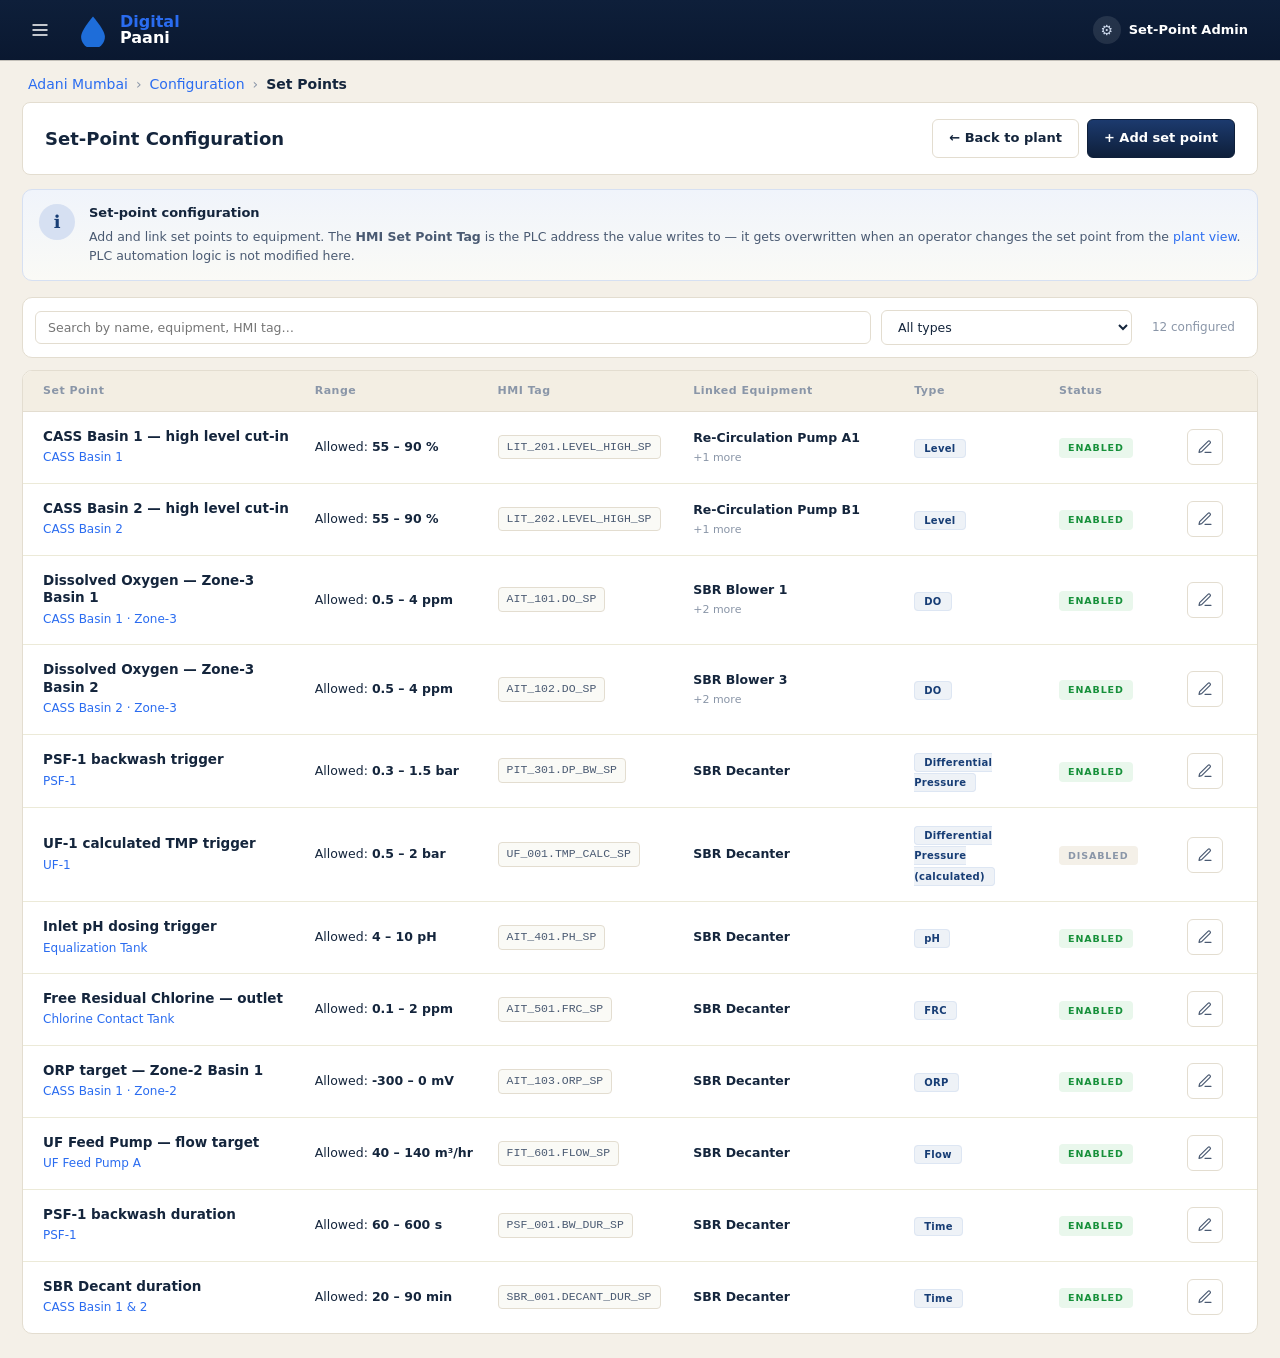
==== commit 8d9c393f: "Revert "Phase 2: soft/hard bands, slider editor, live PLC sim, safety pre-checks, groups, audit log"" ====
--- a/configuration/index.html
+++ b/configuration/index.html
@@ -50,56 +50,27 @@
     <div>
       <div class="cfg-info-title">Set-point configuration</div>
       <div class="cfg-info-body">
-        Add set points (per type) with <b>hard limits</b> and <b>soft warning band</b>, link them to equipment, and group duty/standby pumps + blowers for switchover. Operators override values from the plant view. PLC logic is not modified here.
+        Add and link set points to equipment. The <b>HMI Set Point Tag</b> is the PLC address the value writes to —
+        it gets overwritten when an operator changes the set point from the <a href="../">plant view</a>.
+        PLC automation logic is not modified here.
       </div>
     </div>
   </div>
 
-  <!-- TAB BAR -->
-  <div class="cfg-tabs">
-    <button class="cfg-tab active" data-tab="setpoints">Set Points</button>
-    <button class="cfg-tab" data-tab="groups">Duty/Standby Groups</button>
-    <button class="cfg-tab" data-tab="audit">Audit Log</button>
+  <div class="cfg-toolbar-full">
+    <input type="search" id="cfgSearch" placeholder="Search by name, equipment, HMI tag…" />
+    <select id="cfgFilter">
+      <option value="">All types</option>
+      <option>Level</option><option>DO</option><option>Differential Pressure</option><option>Differential Pressure (calculated)</option>
+      <option>pH</option><option>FRC</option><option>ORP</option><option>Flow</option><option>Time</option>
+    </select>
+    <span class="cfg-count" id="cfgCount">0 configured</span>
   </div>
 
-  <!-- PANE: SET POINTS -->
-  <section class="cfg-pane" id="cfgPaneSetpoints">
-    <div class="cfg-toolbar-full">
-      <input type="search" id="cfgSearch" placeholder="Search by name, equipment, HMI tag…" />
-      <select id="cfgFilter">
-        <option value="">All types</option>
-        <option>Level</option><option>DO</option><option>Differential Pressure</option><option>Differential Pressure (calculated)</option>
-        <option>pH</option><option>FRC</option><option>ORP</option><option>Flow</option><option>Time</option>
-      </select>
-      <span class="cfg-count" id="cfgCount">0 configured</span>
-    </div>
-    <div class="cfg-table" id="cfgTable"></div>
-  </section>
-
-  <!-- PANE: GROUPS -->
-  <section class="cfg-pane hidden" id="cfgPaneGroups">
-    <div class="cfg-groups-head">
-      <div>
-        <div class="cfg-groups-title">Duty/Standby Groups</div>
-        <div class="cfg-groups-sub">Equipment that alternates duty cycles. One Switchover Time applies to the group.</div>
-      </div>
-    </div>
-    <div class="grp-list" id="groupsList"></div>
-  </section>
-
-  <!-- PANE: AUDIT -->
-  <section class="cfg-pane hidden" id="cfgPaneAudit">
-    <div class="cfg-groups-head">
-      <div>
-        <div class="cfg-groups-title">Audit Log</div>
-        <div class="cfg-groups-sub">Every set-point change, remote engagement, command override and PLC write failure.</div>
-      </div>
-    </div>
-    <div class="audit-list" id="auditList"></div>
-  </section>
+  <div class="cfg-table" id="cfgTable"></div>
 </main>
 
-<!-- ADD / EDIT SET POINT MODAL -->
+<!-- ADD / EDIT SET POINT MODAL (compact) -->
 <div id="spModal" class="modal hidden">
   <div class="modal-card sp-modal">
     <div class="sp-modal-head">
@@ -115,7 +86,6 @@
             <option>Differential Pressure</option><option>Differential Pressure (calculated)</option>
             <option>pH</option><option>FRC</option><option>ORP</option>
             <option>Flow</option><option>Time</option>
-            <option>LT (Transfer Pump)</option>
           </select>
         </div>
         <div class="cfg-field">
@@ -134,8 +104,16 @@
         <input type="text" id="mHmiTag" placeholder="e.g. LIT_201.LEVEL_HIGH_SP" />
       </div>
 
-      <!-- Dynamic schema fields injected here based on type -->
-      <div id="mSchemaFields"></div>
+      <div class="cfg-grid-2">
+        <div class="cfg-field">
+          <label>Min threshold</label>
+          <div class="cfg-input"><input type="number" step="any" id="mMin"><span class="unit" id="mUnitMin">—</span></div>
+        </div>
+        <div class="cfg-field">
+          <label>Max threshold</label>
+          <div class="cfg-input"><input type="number" step="any" id="mMax"><span class="unit" id="mUnitMax">—</span></div>
+        </div>
+      </div>
 
       <div class="cfg-field">
         <label>Linked equipment <span class="cfg-help" id="mEqCount">0 selected</span></label>
@@ -162,6 +140,7 @@
         <label class="switch big"><input type="checkbox" id="mActive" checked><span class="slider"></span></label>
       </div>
 
+      <!-- HISTORY -->
       <div class="sp-history hidden" id="spHistory">
         <div class="sp-history-head">Edit history</div>
         <div class="sp-history-list" id="spHistoryList"></div>
@@ -174,42 +153,6 @@
   </div>
 </div>
 
-<!-- GROUP EDIT MODAL -->
-<div id="grpModal" class="modal hidden">
-  <div class="modal-card sp-modal">
-    <div class="sp-modal-head">
-      <h2 id="grpModalTitle">Edit group</h2>
-      <button class="sp-modal-x" id="grpModalClose" aria-label="Close">✕</button>
-    </div>
-    <div class="sp-modal-body">
-      <div class="cfg-field">
-        <label>Group name</label>
-        <input type="text" id="grpFldName" />
-      </div>
-      <div class="cfg-grid-2">
-        <div class="cfg-field">
-          <label>Switchover Time</label>
-          <div class="cfg-input"><input type="number" step="1" id="grpFldTime"><span class="unit">min</span></div>
-        </div>
-        <div class="cfg-field">
-          <label>HMI Tag</label>
-          <input type="text" id="grpFldHmi" placeholder="e.g. BLW_GRP.SWITCHOVER_MIN" />
-        </div>
-      </div>
-      <div class="cfg-field">
-        <label>Members</label>
-        <div class="grp-members-picker">
-          <div class="ms-menu-list" id="grpMembersList"></div>
-        </div>
-      </div>
-    </div>
-    <div class="sp-modal-foot">
-      <button class="dp-btn ghost" id="grpModalCancel">Cancel</button>
-      <button class="dp-btn primary" id="grpModalSave">Save group</button>
-    </div>
-  </div>
-</div>
-
 <div id="toast" class="toast hidden"></div>
 
 <script src="../assets/setpoints.js"></script>
--- a/style.css
+++ b/style.css
@@ -142,20 +142,6 @@
 }
 .dp-group-btn.alt:hover { background: #f0f4fb; color: var(--primary); }
 
-.dp-audit-chip {
-  display: inline-flex; align-items: center; gap: 8px;
-  padding: 7px 12px; border: 1px solid var(--line); border-radius: 6px;
-  background: #fff; color: var(--text-2); font-size: 12.5px; font-weight: 600;
-  cursor: pointer; transition: .12s;
-}
-.dp-audit-chip:hover { border-color: var(--primary-2); color: var(--primary-2); }
-.dp-audit-chip .dp-audit-num {
-  background: var(--primary); color: #fff;
-  font-size: 10.5px; font-weight: 700;
-  padding: 1px 7px; border-radius: 999px;
-  font-family: ui-monospace, monospace;
-}
-
 .dp-page-select { position: relative; }
 .dp-page-select select {
   appearance: none; padding: 8px 32px 8px 12px;
@@ -578,63 +564,6 @@
 .modal-card h2 { font-size: 17px; font-weight: 700; margin: 0 0 8px; color: var(--text); }
 .modal-card .muted { font-size: 13px; line-height: 1.55; }
 .modal-actions { display: flex; gap: 10px; justify-content: center; margin-top: 20px; }
-/* Severity banners on the override-confirm modal */
-.modal-card.severity-warn { border-top: 4px solid var(--warn); }
-.modal-card.severity-bad  { border-top: 4px solid var(--bad); }
-.zone-banner { padding: 10px 12px; border-radius: 6px; margin-bottom: 10px; font-size: 12.5px; font-weight: 600; }
-.zone-banner.warn { background: var(--warn-bg); border: 1px solid var(--warn-border); color: #7a5210; }
-.zone-banner.bad  { background: #fdeaea; border: 1px solid #f3bcbc; color: #aa1c1c; }
-
-/* Safety modal */
-.safety-head { border-bottom-color: var(--warn) !important; background: linear-gradient(180deg, #fff5e0, #fff); }
-#safetyList { display: flex; flex-direction: column; gap: 8px; }
-.safety-item {
-  display: grid; grid-template-columns: 28px 1fr; gap: 10px;
-  background: #fffaf0; border: 1px solid var(--warn-border);
-  padding: 10px 12px; border-radius: 8px; align-items: flex-start;
-}
-.safety-icon { font-size: 18px; line-height: 1; }
-.safety-title { font-size: 13px; font-weight: 700; color: #7a5210; }
-.safety-body-text { font-size: 12px; color: var(--text-2); margin-top: 3px; line-height: 1.45; }
-
-/* Audit drawer */
-.audit-drawer-body { flex: 1; overflow: auto; padding: 12px 14px 24px; display: flex; flex-direction: column; gap: 8px; }
-.audit-d-item {
-  background: #fff; border: 1px solid var(--line); border-radius: 8px;
-  padding: 10px 12px; display: flex; flex-direction: column; gap: 4px;
-  border-left: 3px solid var(--line);
-}
-.audit-d-item.k-setpoint { border-left-color: var(--primary-2); }
-.audit-d-item.k-remote   { border-left-color: #6b4ce0; }
-.audit-d-item.k-command  { border-left-color: var(--warn); }
-.audit-d-item.k-plc      { border-left-color: var(--bad); }
-.audit-d-item.k-group    { border-left-color: var(--ok); }
-.adi-head { display: flex; justify-content: space-between; align-items: center; }
-.adi-kind { font-size: 11px; font-weight: 700; color: var(--text); }
-.adi-ts { font-size: 10.5px; color: var(--muted); font-family: ui-monospace, monospace; }
-.adi-body { font-size: 12px; color: var(--text-2); line-height: 1.45; }
-.adi-body code, .adi-foot code {
-  font-family: ui-monospace, monospace; font-size: 10.5px;
-  background: #fafaf6; border: 1px solid var(--line); padding: 1px 5px; border-radius: 3px;
-}
-.adi-foot { display: flex; justify-content: space-between; font-size: 10.5px; color: var(--muted); padding-top: 4px; }
-
-/* Sensor-click config popup */
-.cfg-popup-row, .cfg-popup-add {
-  display: flex; align-items: center; gap: 10px;
-  padding: 10px 12px; border: 1px solid var(--line); border-radius: 8px;
-  background: #fff; color: var(--text); text-decoration: none;
-  font-size: 13px; transition: .12s; margin-bottom: 6px;
-}
-.cfg-popup-row:hover, .cfg-popup-add:hover { border-color: var(--primary-2); background: #fafbff; text-decoration: none; }
-.cfg-popup-type { font-size: 10px; font-weight: 700; letter-spacing: .5px; padding: 3px 8px; border-radius: 4px; background: #eef2f7; color: var(--primary); }
-.cfg-popup-name { flex: 1; font-weight: 600; }
-.cfg-popup-chev { color: var(--muted); font-size: 16px; font-weight: 700; }
-.cfg-popup-empty { padding: 14px; background: var(--surface-2); border: 1px dashed var(--line); border-radius: 8px; font-size: 12px; color: var(--muted); text-align: center; margin-bottom: 8px; }
-.cfg-popup-add { background: linear-gradient(180deg, #f0f4fb, #fafaf6); border-color: #d6e0f2; flex-direction: column; align-items: flex-start; gap: 2px; }
-.cfg-popup-add b { color: var(--primary); }
-.cfg-popup-add span { font-size: 11px; color: var(--muted); }
-
 .sp-impact { text-align: left; background: #fafaf6; border: 1px solid var(--line); border-radius: 8px; padding: 12px 14px; margin-top: 14px; }
 .sp-impact-head { font-size: 11px; letter-spacing: 1px; color: var(--muted); font-weight: 700; margin-bottom: 8px; }
 .sp-impact-row { display: flex; align-items: center; gap: 10px; padding: 6px 0; font-size: 12.5px; }
@@ -676,92 +605,6 @@
 .spd-card:hover { border-color: var(--primary-2); box-shadow: 0 2px 10px rgba(42,108,240,.08); }
 .spd-card.disabled { opacity: .65; }
 .spd-card-head { display: flex; gap: 10px; align-items: flex-start; }
-
-/* Live + Set value row (per Phase 2) */
-.spd-live-row {
-  display: grid; grid-template-columns: 1fr 1fr; gap: 6px;
-  background: linear-gradient(180deg, #ffffff, #fafaf6);
-  border: 1px solid var(--line); border-radius: 8px;
-  padding: 8px 10px;
-}
-.spd-live, .spd-set {
-  display: flex; align-items: center; gap: 6px;
-}
-.spd-live .lbl, .spd-set .lbl {
-  font-size: 9.5px; letter-spacing: 1.4px; color: var(--muted);
-  font-weight: 700; padding: 1px 5px; border-radius: 3px; background: #f4f0e8;
-}
-.spd-live .v, .spd-set .v {
-  font-family: ui-monospace, monospace; font-size: 15px; font-weight: 700; color: var(--text);
-}
-.spd-live .u, .spd-set .u { font-size: 11px; color: var(--muted); font-weight: 600; }
-.spd-live .pulse-dot {
-  width: 6px; height: 6px; border-radius: 50%; background: var(--ok); margin-left: auto;
-  box-shadow: 0 0 0 0 rgba(26,164,74,.6); animation: dotpulse 1.6s infinite;
-}
-.zone-safe { color: var(--ok); }
-.zone-warn { color: var(--warn); }
-.zone-outside { color: var(--bad); }
-
-/* Slider band */
-.spd-slider-wrap { position: relative; padding-top: 4px; }
-.spd-band {
-  position: relative; height: 10px; border-radius: 5px; overflow: visible;
-  background: var(--surface-2); border: 1px solid var(--line);
-}
-.spd-band-seg { position: absolute; top: 0; bottom: 0; }
-.spd-band-seg.low  { background: linear-gradient(90deg, #fdeaea, #fff5e0); border-radius: 5px 0 0 5px; }
-.spd-band-seg.safe { background: linear-gradient(180deg, #d9f4df, #c4ecd0); }
-.spd-band-seg.high { background: linear-gradient(90deg, #fff5e0, #fdeaea); border-radius: 0 5px 5px 0; }
-.spd-band-live {
-  position: absolute; top: -4px; bottom: -4px; width: 2px;
-  background: var(--text); border-radius: 1px; z-index: 2;
-  box-shadow: 0 0 0 1px rgba(255,255,255,.7);
-}
-.spd-band-set {
-  position: absolute; top: -4px; bottom: -4px; width: 12px;
-  background: var(--primary); border-radius: 3px; z-index: 3;
-  box-shadow: 0 0 6px rgba(23,61,117,.5), 0 0 0 2px #fff;
-  transition: left .15s ease-out;
-}
-.spd-slider-wrap[data-zone="warn"]    .spd-band-set { background: var(--warn);   box-shadow: 0 0 6px rgba(214,138,20,.6), 0 0 0 2px #fff; }
-.spd-slider-wrap[data-zone="outside"] .spd-band-set { background: var(--bad);    box-shadow: 0 0 6px rgba(211,54,54,.6), 0 0 0 2px #fff; }
-
-/* Native range slider styling */
-.spd-slider {
-  width: 100%; appearance: none; background: transparent;
-  margin: 8px 0 -8px; height: 22px; cursor: pointer;
-}
-.spd-slider::-webkit-slider-thumb {
-  appearance: none; width: 18px; height: 18px; border-radius: 50%;
-  background: #fff; border: 2px solid var(--primary);
-  box-shadow: 0 2px 6px rgba(23,61,117,.3); cursor: grab;
-}
-.spd-slider::-moz-range-thumb {
-  width: 16px; height: 16px; border-radius: 50%;
-  background: #fff; border: 2px solid var(--primary);
-  cursor: grab;
-}
-.spd-slider::-webkit-slider-runnable-track { background: transparent; height: 22px; }
-.spd-slider::-moz-range-track { background: transparent; height: 22px; }
-.spd-slider:disabled { opacity: .5; cursor: not-allowed; }
-
-.spd-ticks {
-  display: flex; justify-content: space-between; margin-top: 14px;
-  font-size: 10px; color: var(--muted); font-family: ui-monospace, monospace;
-}
-
-.spd-num-row { display: flex; gap: 8px; align-items: center; }
-.spd-num-input {
-  flex: 1; display: flex; align-items: center; gap: 6px;
-  border: 1px solid var(--line); border-radius: 6px; background: #fff;
-  padding: 4px 4px 4px 10px;
-}
-.spd-num-input input {
-  width: 100%; border: 0; outline: 0; background: transparent;
-  font-family: ui-monospace, monospace; font-size: 14px; font-weight: 700; color: var(--text);
-}
-.spd-num-input .u { font-size: 11px; color: var(--muted); padding: 0 6px; font-weight: 600; }
 .spd-tile {
   width: 38px; height: 38px; border-radius: 8px;
   background: var(--primary); color: #fff;
--- a/configuration/configuration.css
+++ b/configuration/configuration.css
@@ -98,129 +98,6 @@
 .cfg-empty-row {
   padding: 40px 20px; text-align: center; color: var(--muted); font-size: 13px;
 }
-
-/* TABS */
-.cfg-tabs {
-  display: flex; gap: 4px;
-  background: var(--surface); border: 1px solid var(--line);
-  border-radius: 10px; padding: 6px; margin-bottom: 14px;
-}
-.cfg-tab {
-  flex: 0 0 auto; padding: 8px 16px; border: 0; border-radius: 6px;
-  background: transparent; color: var(--muted); font-size: 13px; font-weight: 600;
-  cursor: pointer; transition: .12s;
-}
-.cfg-tab:hover { color: var(--text); }
-.cfg-tab.active { background: var(--primary); color: #fff; box-shadow: 0 2px 6px rgba(23,61,117,.2); }
-
-.cfg-pane.hidden { display: none; }
-
-/* Schema-section label */
-.cfg-section-label {
-  display: flex; justify-content: space-between; align-items: baseline;
-  margin: 10px 0 8px;
-  font-size: 11px; letter-spacing: .6px; text-transform: uppercase;
-  color: var(--muted); font-weight: 700;
-}
-.cfg-section-label .cfg-help { font-size: 11px; color: var(--muted); font-weight: 500; letter-spacing: 0; text-transform: none; }
-
-.cfg-grid-4 { display: grid; grid-template-columns: 1fr 1fr 1fr 1fr; gap: 8px; }
-
-/* Range band tags in list */
-.band-tag {
-  font-size: 9px; letter-spacing: .6px; text-transform: uppercase;
-  padding: 1px 6px; border-radius: 3px; font-weight: 700; margin-right: 5px;
-}
-.band-tag.hard { background: #fdeaea; color: #aa1c1c; }
-.band-tag.soft { background: #fff5e0; color: #b87b16; }
-
-/* Band preview */
-.cfg-bandpreview { margin-top: 12px; }
-.band-bar {
-  position: relative; height: 12px; border-radius: 6px; overflow: hidden;
-  background: #fdeaea;
-}
-.band-bar .band-seg { position: absolute; top: 0; bottom: 0; }
-.band-bar .band-seg.hard-low  { background: linear-gradient(90deg,#fdeaea,#fff5e0); }
-.band-bar .band-seg.safe      { background: linear-gradient(180deg,#d9f4df,#c4ecd0); }
-.band-bar .band-seg.hard-high { background: linear-gradient(90deg,#fff5e0,#fdeaea); }
-.band-labels {
-  display: flex; justify-content: space-between; margin-top: 6px;
-  font-size: 10.5px; color: var(--text);
-}
-.band-labels span { display: flex; flex-direction: column; align-items: center; font-weight: 700; }
-.band-labels small { font-size: 9.5px; color: var(--muted); font-weight: 500; margin-top: 2px; letter-spacing: .4px; text-transform: uppercase; }
-.band-hint { padding: 10px; background: var(--surface-2); border: 1px dashed var(--line); border-radius: 6px; font-size: 11.5px; color: var(--muted); }
-
-/* LT layout */
-.cfg-lt-block { background: var(--surface-2); border: 1px solid var(--line); border-radius: 8px; padding: 12px; margin-bottom: 10px; }
-.cfg-lt-title { font-size: 11.5px; font-weight: 700; color: var(--text); margin-bottom: 8px; letter-spacing: .3px; }
-
-.cfg-info-inline {
-  padding: 12px; background: var(--surface-2); border: 1px dashed var(--line);
-  border-radius: 6px; font-size: 12px; color: var(--text-2);
-}
-.cfg-info-inline a { color: var(--primary-2); font-weight: 600; }
-
-/* Required tag on labels */
-.req {
-  font-size: 9px; letter-spacing: .5px; padding: 1px 5px; border-radius: 3px;
-  background: #fdeaea; color: #aa1c1c; font-weight: 700; margin-left: 6px;
-  vertical-align: middle;
-}
-
-/* GROUPS */
-.cfg-groups-head { padding: 14px 18px; background: var(--surface); border: 1px solid var(--line); border-radius: 10px; margin-bottom: 12px; }
-.cfg-groups-title { font-size: 15px; font-weight: 700; color: var(--text); }
-.cfg-groups-sub { font-size: 12px; color: var(--muted); margin-top: 2px; }
-.grp-list { display: grid; grid-template-columns: repeat(auto-fill, minmax(360px, 1fr)); gap: 12px; }
-.grp-card {
-  background: var(--surface); border: 1px solid var(--line); border-radius: 10px;
-  padding: 16px; display: flex; flex-direction: column; gap: 12px;
-}
-.grp-card-head { display: flex; justify-content: space-between; align-items: flex-start; gap: 12px; }
-.grp-card-title { font-size: 14px; font-weight: 700; color: var(--text); }
-.grp-card-sub { font-size: 11.5px; color: var(--muted); margin-top: 2px; }
-.grp-members { display: flex; flex-wrap: wrap; gap: 5px; }
-.grp-members .ms-chip { background: #eef2f7; color: var(--primary); padding: 3px 9px; border-radius: 4px; font-size: 11px; font-weight: 600; }
-.grp-switch {
-  display: flex; justify-content: space-between; align-items: center;
-  background: linear-gradient(180deg, #f0f4fb, #fafaf6);
-  border: 1px solid #d6e0f2; border-radius: 8px; padding: 10px 14px;
-}
-.grp-switch-lbl { font-size: 11px; letter-spacing: 1px; color: var(--muted); text-transform: uppercase; font-weight: 700; }
-.grp-switch-val { font-family: ui-monospace, monospace; font-size: 22px; font-weight: 700; color: var(--primary); }
-.grp-switch-val .unit { font-size: 12px; color: var(--muted); margin-left: 4px; font-family: inherit; font-weight: 600; }
-.grp-members-picker { border: 1px solid var(--line); border-radius: 6px; max-height: 220px; overflow: auto; padding: 4px; background: #fff; }
-
-/* AUDIT */
-.audit-list { background: var(--surface); border: 1px solid var(--line); border-radius: 10px; overflow: hidden; }
-.audit-row {
-  display: grid; grid-template-columns: 140px 100px 160px 180px 1fr;
-  gap: 12px; align-items: center; padding: 10px 16px;
-  border-bottom: 1px solid var(--line-2); font-size: 12.5px;
-}
-.audit-row:last-child { border-bottom: 0; }
-.audit-head {
-  background: #f3eee3; font-size: 10.5px; letter-spacing: .8px;
-  text-transform: uppercase; color: var(--muted); font-weight: 700;
-  padding: 12px 16px;
-}
-.audit-ts { color: var(--text-2); font-family: ui-monospace, monospace; font-size: 11.5px; }
-.audit-user { font-weight: 600; color: var(--text); }
-.audit-target code, .audit-detail code {
-  font-family: ui-monospace, monospace; font-size: 11px;
-  background: #fafaf6; border: 1px solid var(--line); padding: 1px 6px; border-radius: 3px;
-}
-.audit-kind-pill {
-  font-size: 10px; letter-spacing: .4px; padding: 3px 8px; border-radius: 4px;
-  font-weight: 700; display: inline-block;
-}
-.audit-kind-pill.k-setpoint { background: #eef2f7; color: var(--primary); }
-.audit-kind-pill.k-remote   { background: #ece4ff; color: #5a3fbe; }
-.audit-kind-pill.k-command  { background: #fff5e0; color: #b87b16; }
-.audit-kind-pill.k-plc      { background: #fdeaea; color: #aa1c1c; }
-.audit-kind-pill.k-group    { background: #e9f7ec; color: #16903a; }
 
 /* MODAL — compact */
 .modal-card.sp-modal {
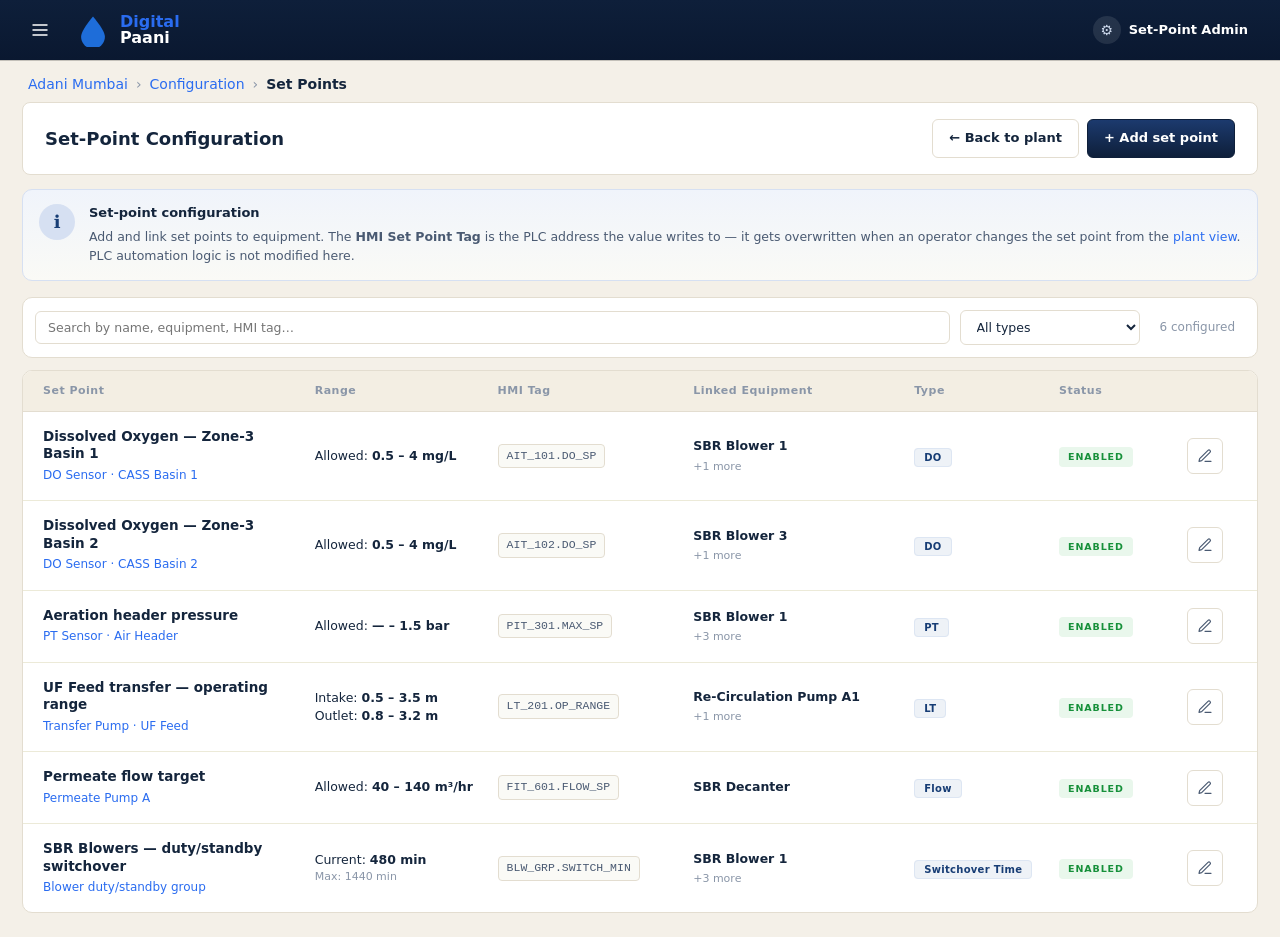
==== commit b7fcffa6: "Lock to 5 set-point types + Setpoint Control popup with slider + soft-warning override Data (assets/" ====
--- a/configuration/index.html
+++ b/configuration/index.html
@@ -61,8 +61,8 @@
     <input type="search" id="cfgSearch" placeholder="Search by name, equipment, HMI tag…" />
     <select id="cfgFilter">
       <option value="">All types</option>
-      <option>Level</option><option>DO</option><option>Differential Pressure</option><option>Differential Pressure (calculated)</option>
-      <option>pH</option><option>FRC</option><option>ORP</option><option>Flow</option><option>Time</option>
+      <option>DO</option><option>PT</option><option>LT</option>
+      <option>Flow</option><option>Switchover Time</option>
     </select>
     <span class="cfg-count" id="cfgCount">0 configured</span>
   </div>
@@ -82,10 +82,11 @@
         <div class="cfg-field">
           <label>Type</label>
           <select id="mType">
-            <option>Level</option><option>DO</option>
-            <option>Differential Pressure</option><option>Differential Pressure (calculated)</option>
-            <option>pH</option><option>FRC</option><option>ORP</option>
-            <option>Flow</option><option>Time</option>
+            <option>DO</option>
+            <option>PT</option>
+            <option>LT</option>
+            <option>Flow</option>
+            <option>Switchover Time</option>
           </select>
         </div>
         <div class="cfg-field">
@@ -104,16 +105,7 @@
         <input type="text" id="mHmiTag" placeholder="e.g. LIT_201.LEVEL_HIGH_SP" />
       </div>
 
-      <div class="cfg-grid-2">
-        <div class="cfg-field">
-          <label>Min threshold</label>
-          <div class="cfg-input"><input type="number" step="any" id="mMin"><span class="unit" id="mUnitMin">—</span></div>
-        </div>
-        <div class="cfg-field">
-          <label>Max threshold</label>
-          <div class="cfg-input"><input type="number" step="any" id="mMax"><span class="unit" id="mUnitMax">—</span></div>
-        </div>
-      </div>
+      <div id="mSchemaFields"></div>
 
       <div class="cfg-field">
         <label>Linked equipment <span class="cfg-help" id="mEqCount">0 selected</span></label>
--- a/style.css
+++ b/style.css
@@ -673,6 +673,133 @@
 .spd-foot b { color: var(--text-2); }
 
 .sp-drawer-empty { padding: 40px 20px; text-align: center; color: var(--muted); font-size: 13px; }
+
+/* Set-point card readout (drawer) */
+.spd-readout {
+  display: grid; grid-template-columns: 1fr 1fr; gap: 8px;
+  background: #fafaf6; border: 1px solid var(--line); border-radius: 8px;
+  padding: 10px 12px;
+}
+.spd-readout-cell { display: flex; flex-direction: column; gap: 2px; }
+.spd-readout-cell .lbl {
+  font-size: 9.5px; letter-spacing: 1px; color: var(--muted);
+  font-weight: 700; text-transform: uppercase;
+}
+.spd-readout-cell .v { font-size: 13px; font-weight: 700; color: var(--text); }
+.spd-readout-cell .v.muted { color: var(--text-2); font-weight: 500; }
+.spd-card-actions { display: flex; justify-content: flex-end; }
+
+/* Setpoint Control popup */
+.modal-card.sc-modal {
+  width: 520px; max-width: 94vw; padding: 0; text-align: left;
+  display: flex; flex-direction: column;
+}
+.sc-head {
+  display: flex; justify-content: space-between; align-items: flex-start;
+  padding: 16px 20px; border-bottom: 1px solid var(--line);
+}
+.sc-title { font-size: 16px; font-weight: 700; color: var(--text); }
+.sc-sub { font-size: 12px; color: var(--muted); margin-top: 3px; }
+.sc-meta {
+  display: grid; grid-template-columns: 1fr 1fr 1fr; gap: 0;
+  border-bottom: 1px solid var(--line); background: #fafaf6;
+}
+.sc-meta-cell {
+  padding: 10px 14px; display: flex; flex-direction: column; gap: 3px;
+  border-right: 1px solid var(--line);
+}
+.sc-meta-cell:last-child { border-right: 0; }
+.sc-meta-cell .lbl {
+  font-size: 9.5px; letter-spacing: 1.1px; color: var(--muted);
+  font-weight: 700; text-transform: uppercase;
+}
+.sc-meta-cell .v { font-size: 13px; font-weight: 700; color: var(--text); }
+.sc-meta-cell code {
+  font-family: ui-monospace, monospace; font-size: 11.5px;
+  background: #fff; border: 1px solid var(--line); padding: 2px 7px;
+  border-radius: 4px; color: var(--text-2); align-self: flex-start;
+}
+
+.sc-body { padding: 18px 20px; }
+.sc-slider-row {
+  display: grid; grid-template-columns: auto 1fr auto; gap: 12px; align-items: center;
+  margin-bottom: 14px;
+}
+.sc-tick { font-size: 11px; color: var(--muted); font-family: ui-monospace, monospace; }
+.sc-slider {
+  width: 100%; appearance: none; background: transparent;
+  height: 22px; cursor: pointer;
+}
+.sc-slider::-webkit-slider-runnable-track {
+  height: 6px; border-radius: 3px;
+  background: linear-gradient(90deg, #d9f4df, #e9f7ec, #d9f4df);
+  border: 1px solid var(--line);
+}
+.sc-slider::-moz-range-track {
+  height: 6px; border-radius: 3px;
+  background: linear-gradient(90deg, #d9f4df, #e9f7ec, #d9f4df);
+  border: 1px solid var(--line);
+}
+.sc-slider::-webkit-slider-thumb {
+  appearance: none; width: 20px; height: 20px; border-radius: 50%;
+  background: #fff; border: 2px solid var(--primary);
+  box-shadow: 0 2px 6px rgba(23,61,117,.3); cursor: grab;
+  margin-top: -8px;
+}
+.sc-slider::-moz-range-thumb {
+  width: 18px; height: 18px; border-radius: 50%;
+  background: #fff; border: 2px solid var(--primary); cursor: grab;
+}
+
+.sc-num-row { display: flex; align-items: center; justify-content: space-between; gap: 12px; margin-bottom: 10px; }
+.sc-num-row label { font-size: 12px; color: var(--text-2); font-weight: 600; }
+.sc-num {
+  display: inline-flex; align-items: center; gap: 6px;
+  border: 1px solid var(--line); border-radius: 5px; background: #fff;
+  padding: 4px 4px 4px 10px;
+}
+.sc-num input {
+  width: 90px; border: 0; outline: 0; background: transparent;
+  font-family: ui-monospace, monospace; font-size: 14px; font-weight: 700; color: var(--text);
+  text-align: right;
+}
+.sc-num .unit { font-size: 11px; color: var(--muted); padding: 0 8px; font-weight: 600; }
+
+.sc-marker-row {
+  background: #f0f4fb; border: 1px solid #d6e0f2; border-radius: 6px;
+  padding: 8px 12px; font-size: 12px; color: var(--text-2);
+}
+.sc-marker-row b { color: var(--text); }
+
+.sc-foot {
+  padding: 14px 20px; border-top: 1px solid var(--line);
+  display: flex; justify-content: flex-end; gap: 8px;
+}
+
+/* LT grid in popup */
+.sc-lt-grid { display: grid; grid-template-columns: 1fr 1fr; gap: 10px; }
+.sc-lt-block { background: #fafaf6; border: 1px solid var(--line); border-radius: 8px; padding: 12px; }
+.sc-lt-title { font-size: 11.5px; font-weight: 700; color: var(--text); margin-bottom: 8px; }
+.sc-lt-row { display: grid; grid-template-columns: 40px 1fr; gap: 8px; align-items: center; margin-bottom: 6px; }
+.sc-lt-row:last-child { margin-bottom: 0; }
+.sc-lt-row label { font-size: 11px; color: var(--muted); font-weight: 700; }
+
+/* Warning modal */
+.modal-card.sc-warn { width: 460px; max-width: 94vw; padding: 0; text-align: left; }
+.sc-warn-head {
+  display: flex; gap: 14px; align-items: flex-start;
+  padding: 18px 20px; border-bottom: 1px solid var(--line);
+  background: linear-gradient(180deg, #fff5e0, #fff);
+}
+.sc-warn-icon {
+  width: 40px; height: 40px; border-radius: 50%;
+  background: var(--warn-bg); border: 1px solid var(--warn-border);
+  color: var(--warn); display: grid; place-items: center;
+  font-size: 18px; flex: none;
+}
+.sc-warn-head h2 { margin: 0; font-size: 15px; font-weight: 700; color: var(--text); }
+.sc-warn-head .muted { margin: 3px 0 0; font-size: 12px; }
+.sc-warn-body { padding: 16px 20px; font-size: 13px; color: var(--text-2); line-height: 1.55; }
 
 /* ============================================================
    SET POINT CONTROL PANEL (legacy — kept for compat, no longer routed)
--- a/configuration/configuration.css
+++ b/configuration/configuration.css
@@ -98,6 +98,25 @@
 .cfg-empty-row {
   padding: 40px 20px; text-align: center; color: var(--muted); font-size: 13px;
 }
+
+.cfg-section-label {
+  display: flex; justify-content: space-between; align-items: baseline;
+  margin: 12px 0 8px;
+  font-size: 10.5px; letter-spacing: .8px; text-transform: uppercase;
+  color: var(--muted); font-weight: 700;
+}
+.cfg-section-label .cfg-help { font-size: 11px; color: var(--muted); font-weight: 500; letter-spacing: 0; text-transform: none; }
+.cfg-lt-block {
+  background: var(--surface-2); border: 1px solid var(--line);
+  border-radius: 8px; padding: 12px; margin-bottom: 10px;
+}
+.cfg-lt-title { font-size: 11.5px; font-weight: 700; color: var(--text); margin-bottom: 8px; letter-spacing: .3px; }
+.req {
+  font-size: 9px; letter-spacing: .5px; padding: 1px 5px; border-radius: 3px;
+  background: #fdeaea; color: #aa1c1c; font-weight: 700; margin-left: 6px;
+  vertical-align: middle;
+}
+.c-range .range-line.muted { color: var(--muted); font-size: 11px; }
 
 /* MODAL — compact */
 .modal-card.sp-modal {
